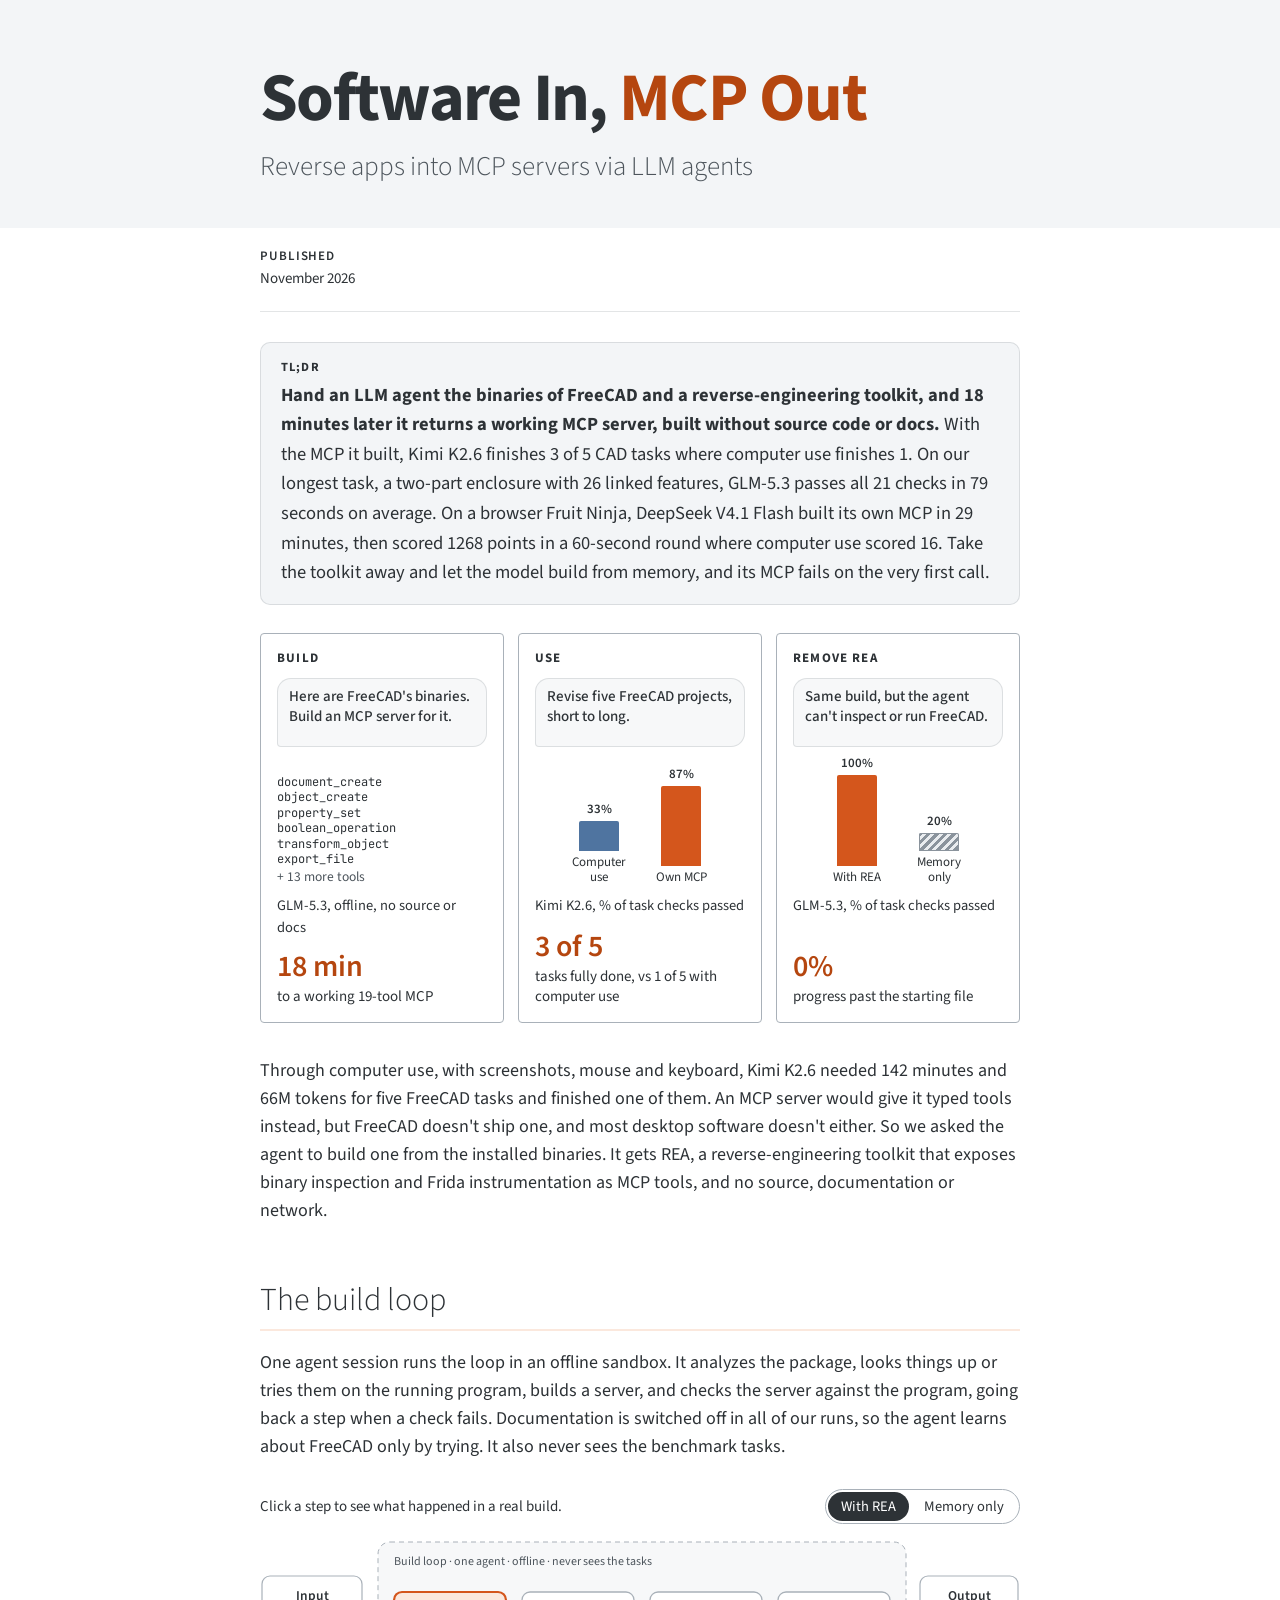
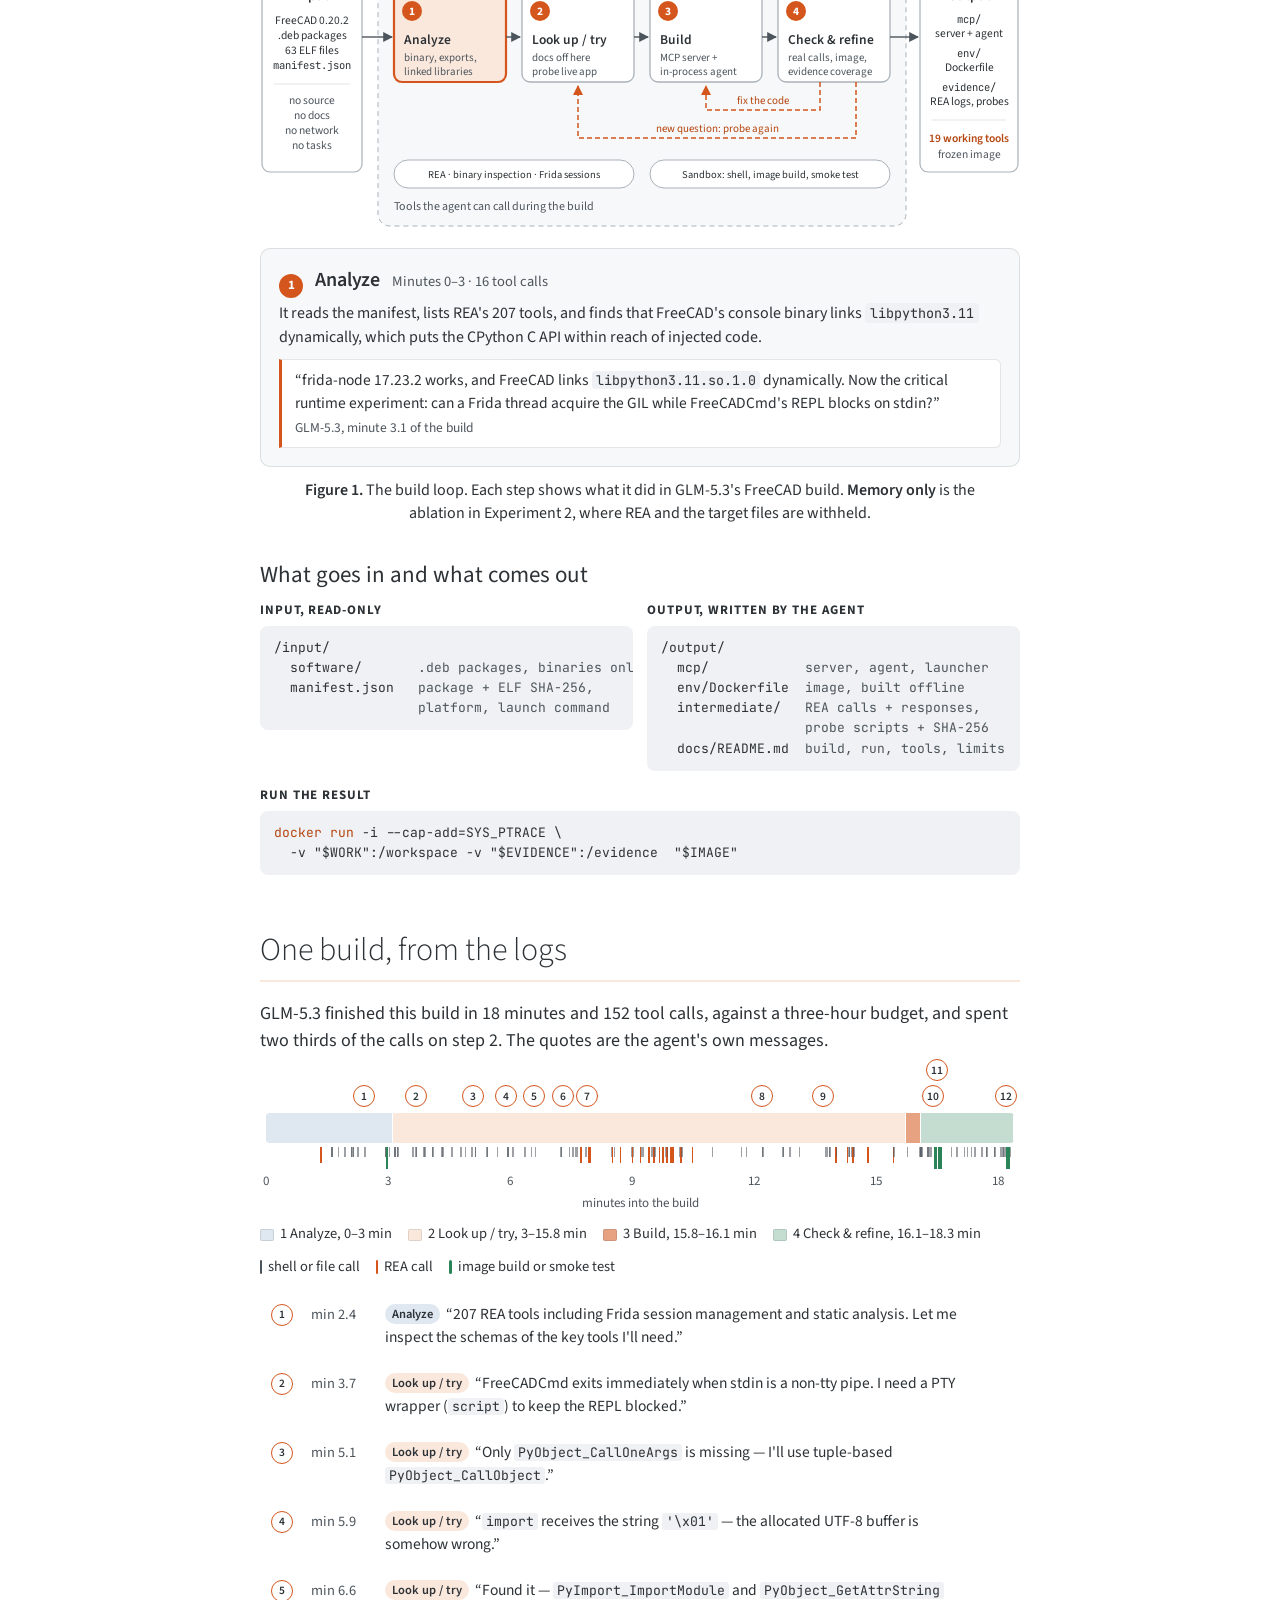
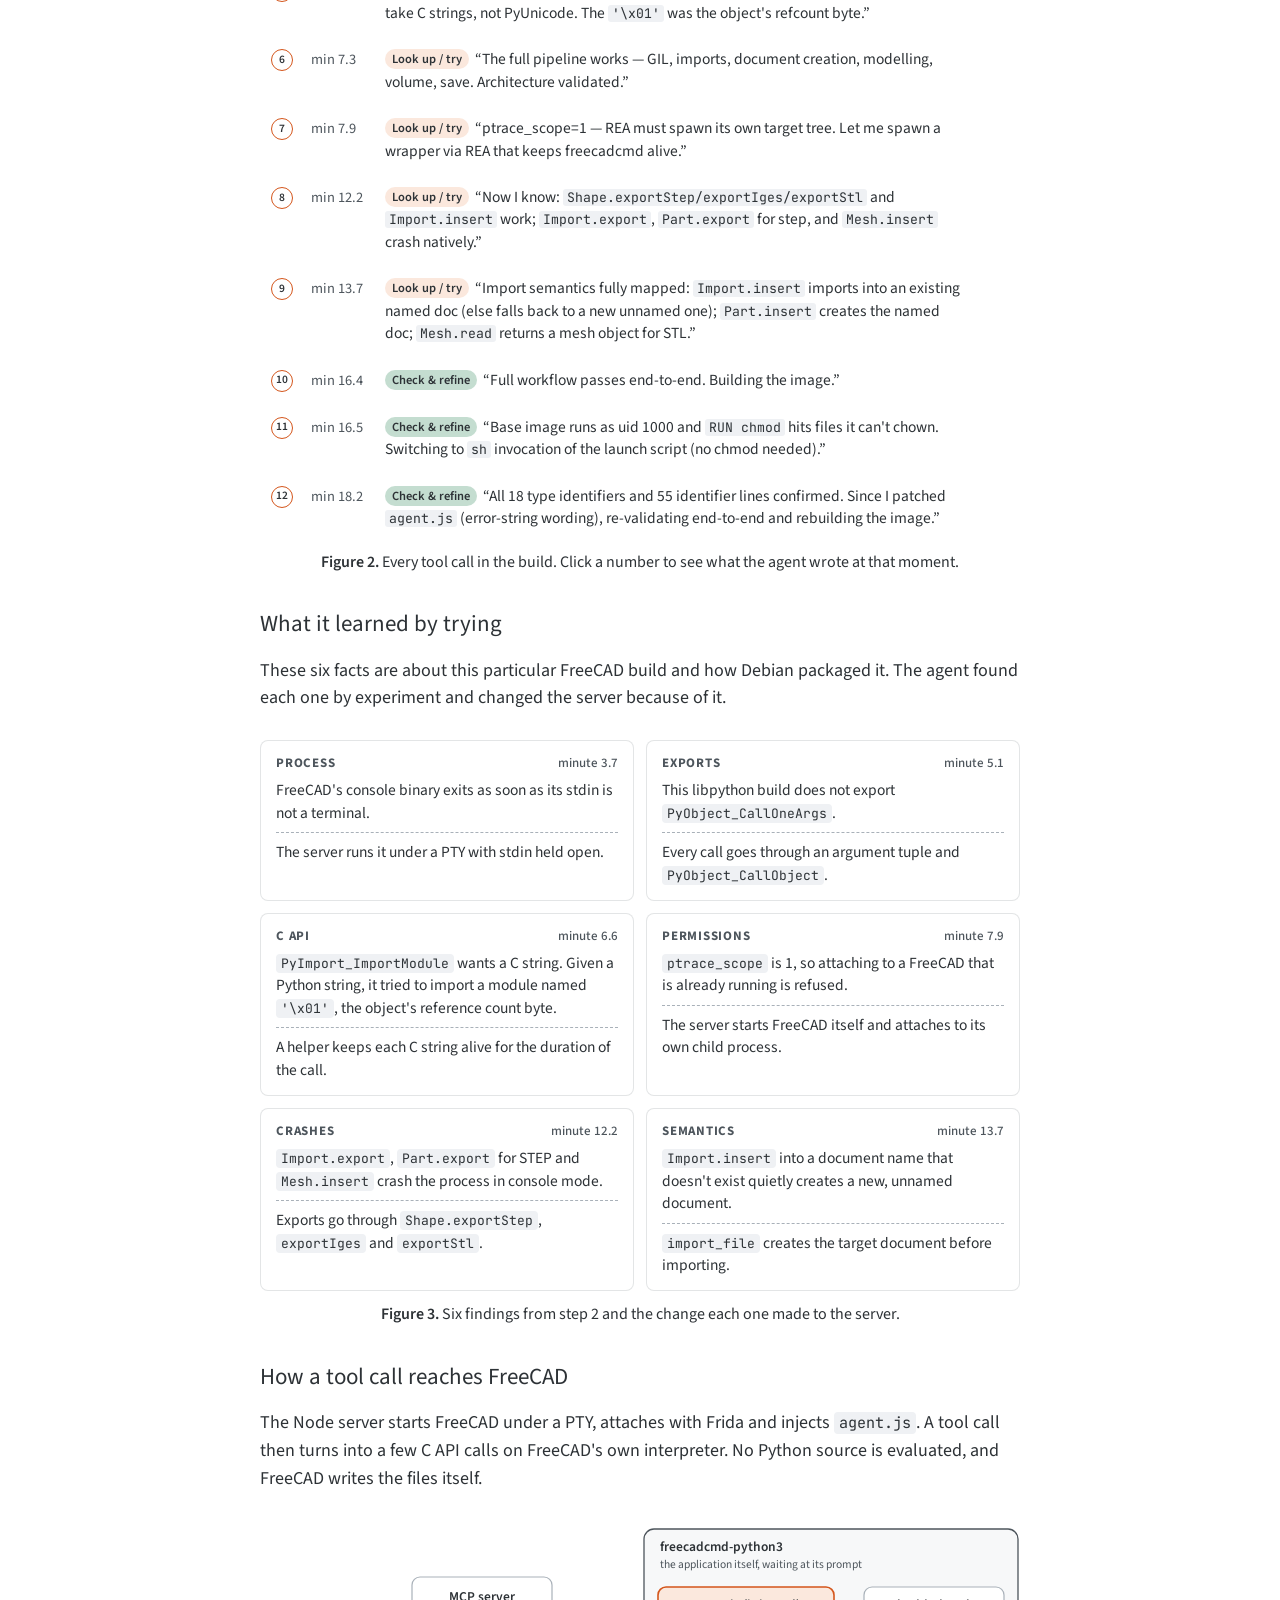
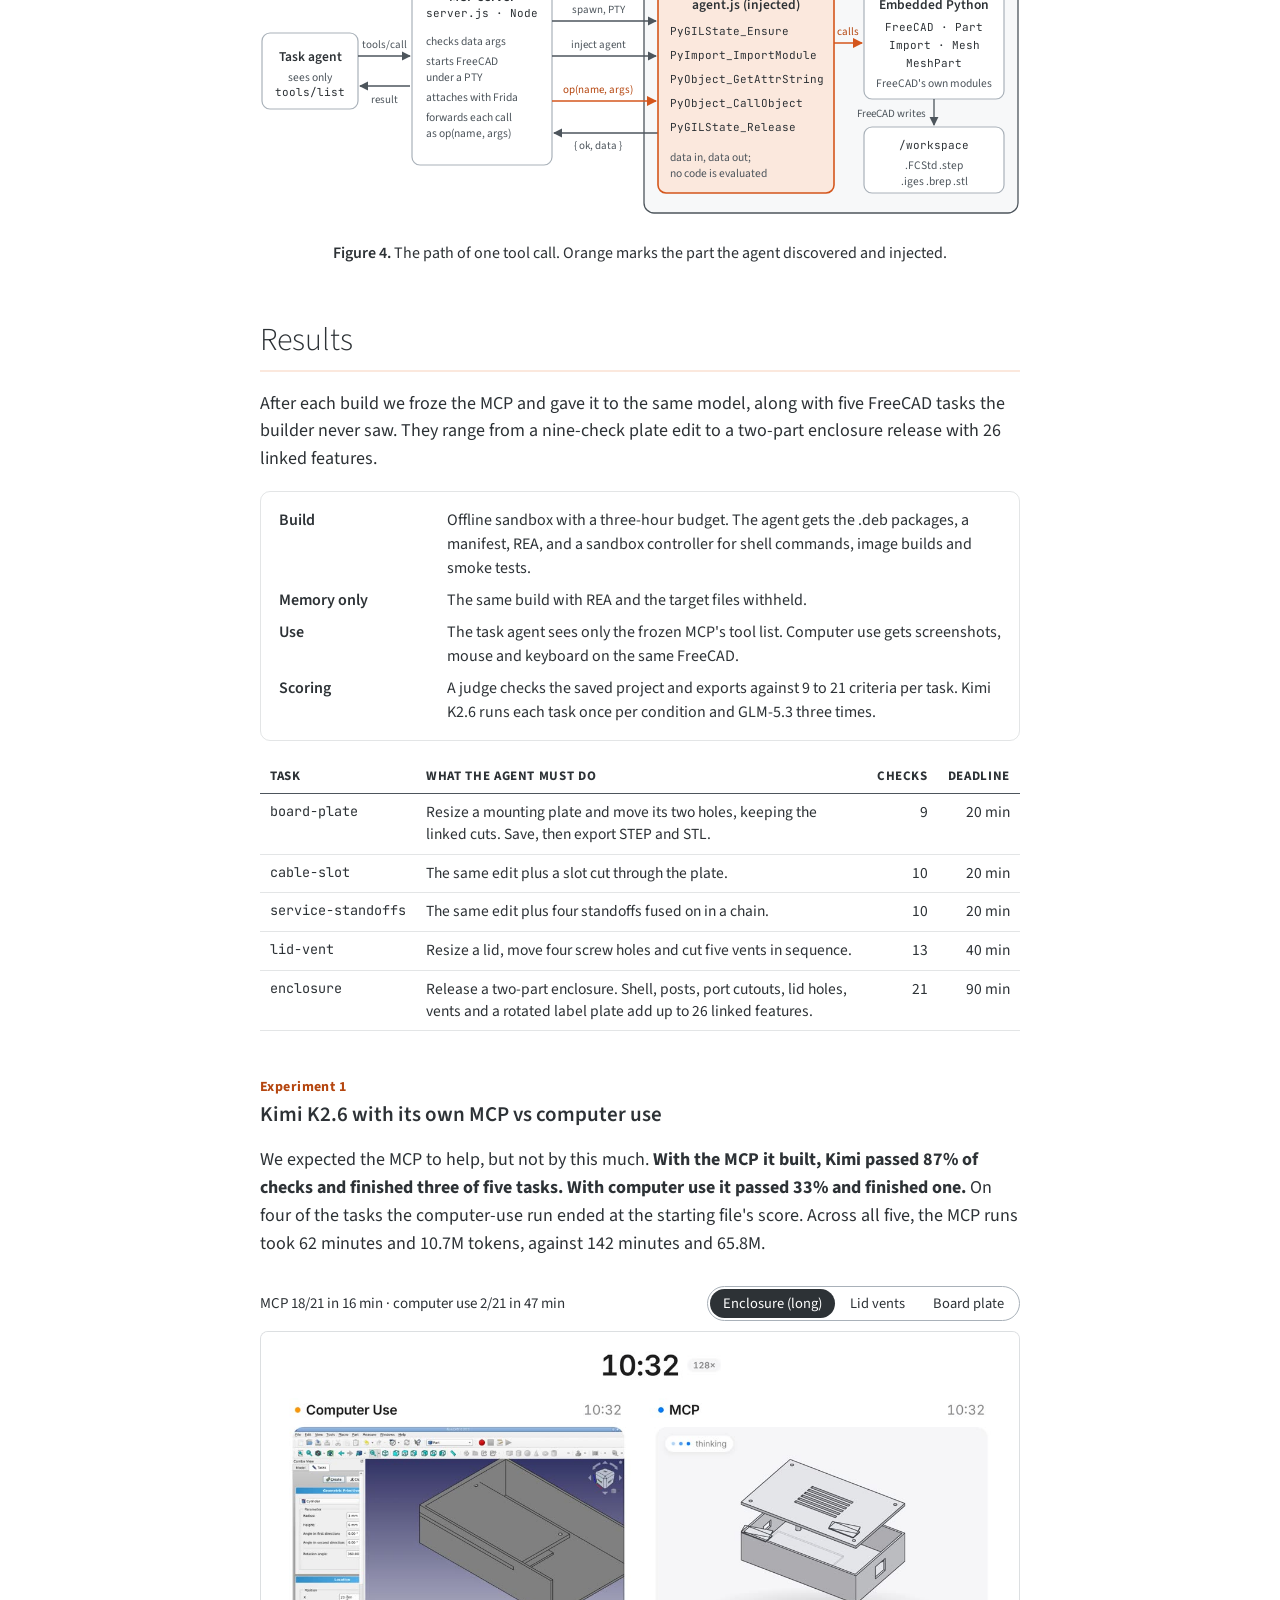
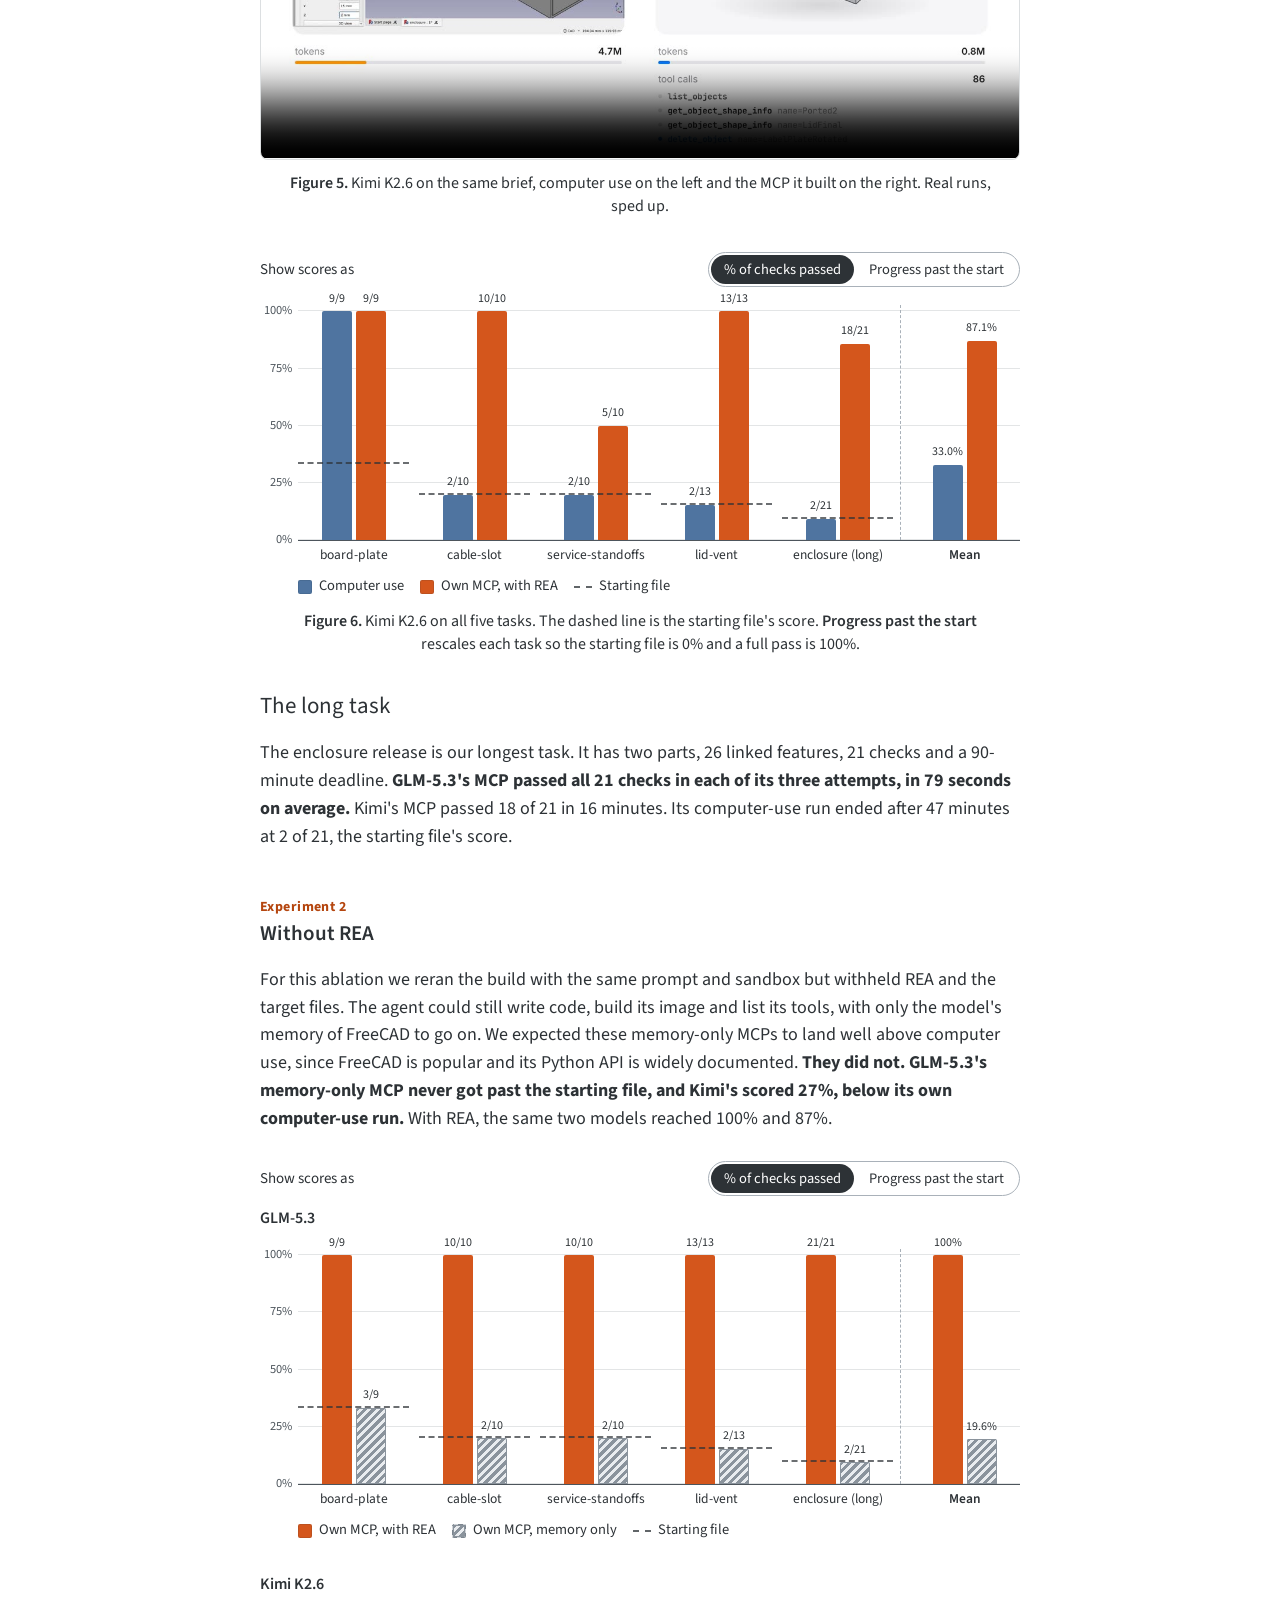
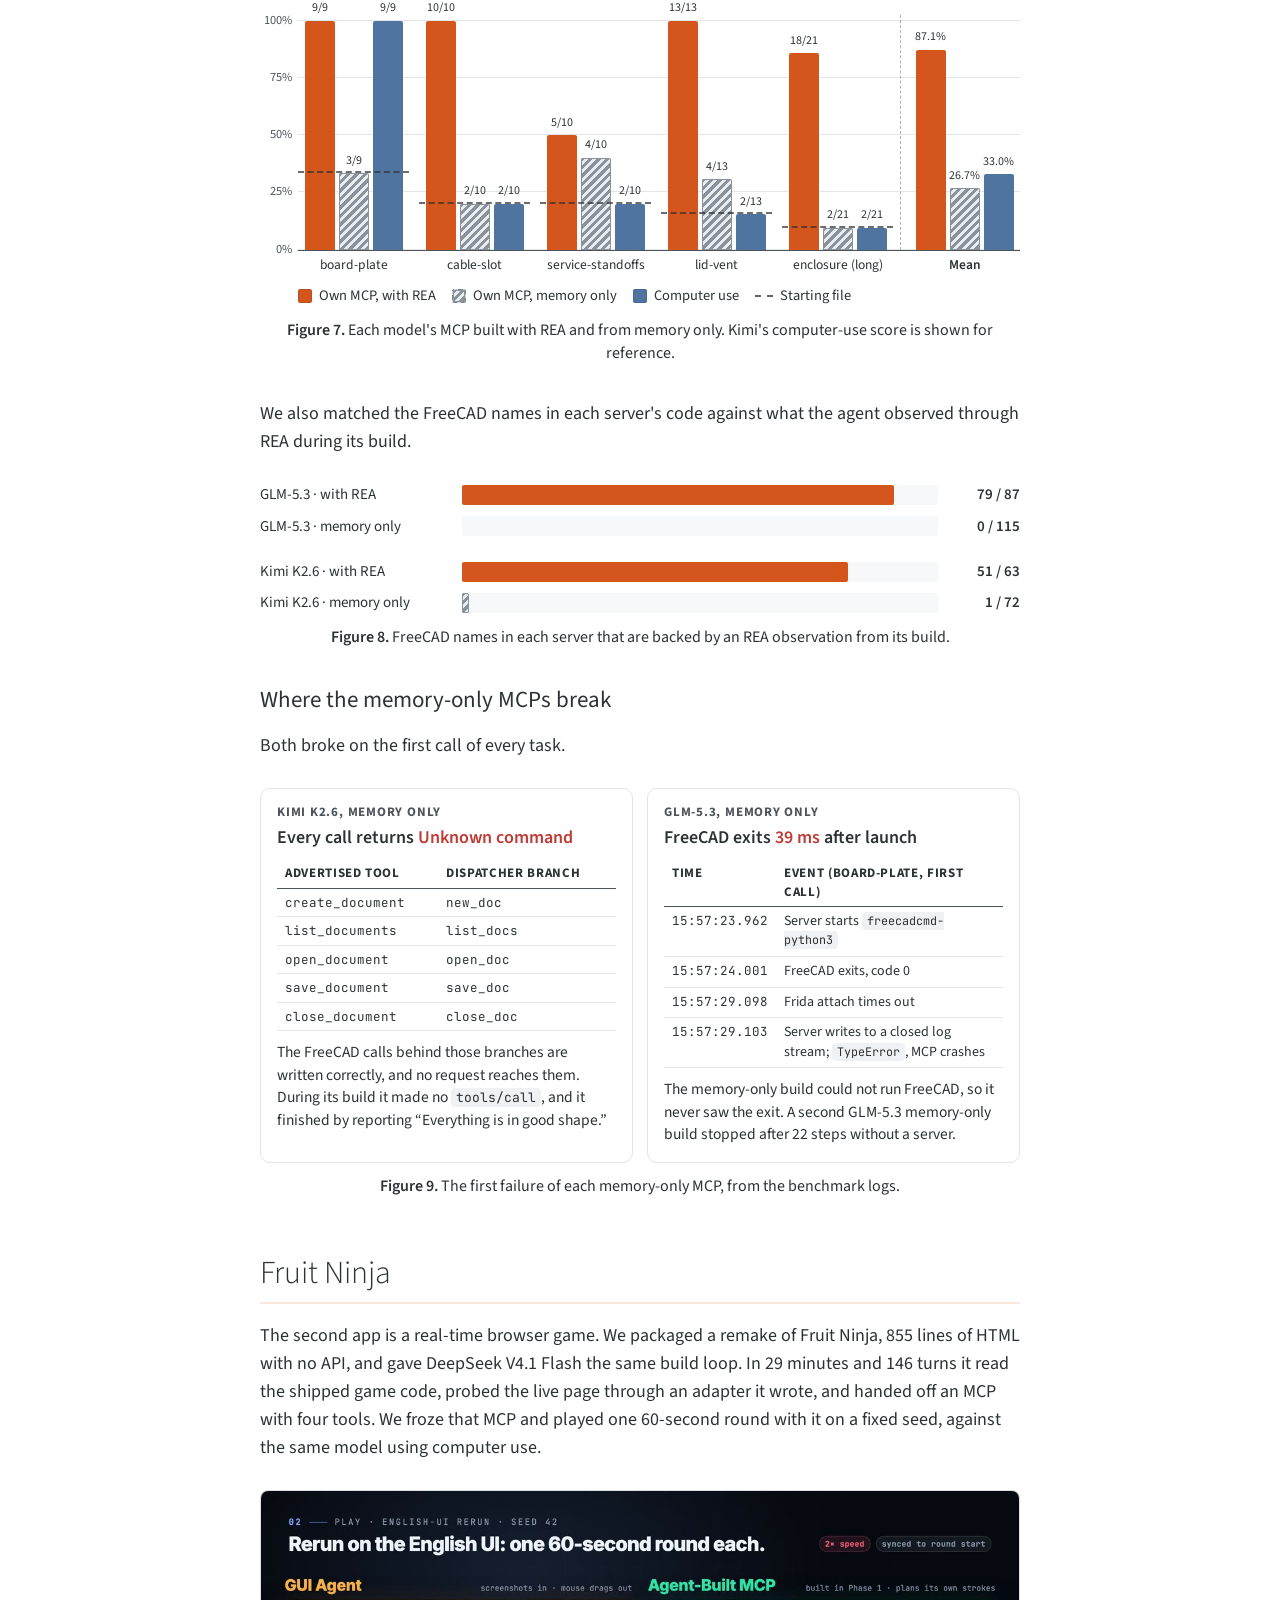
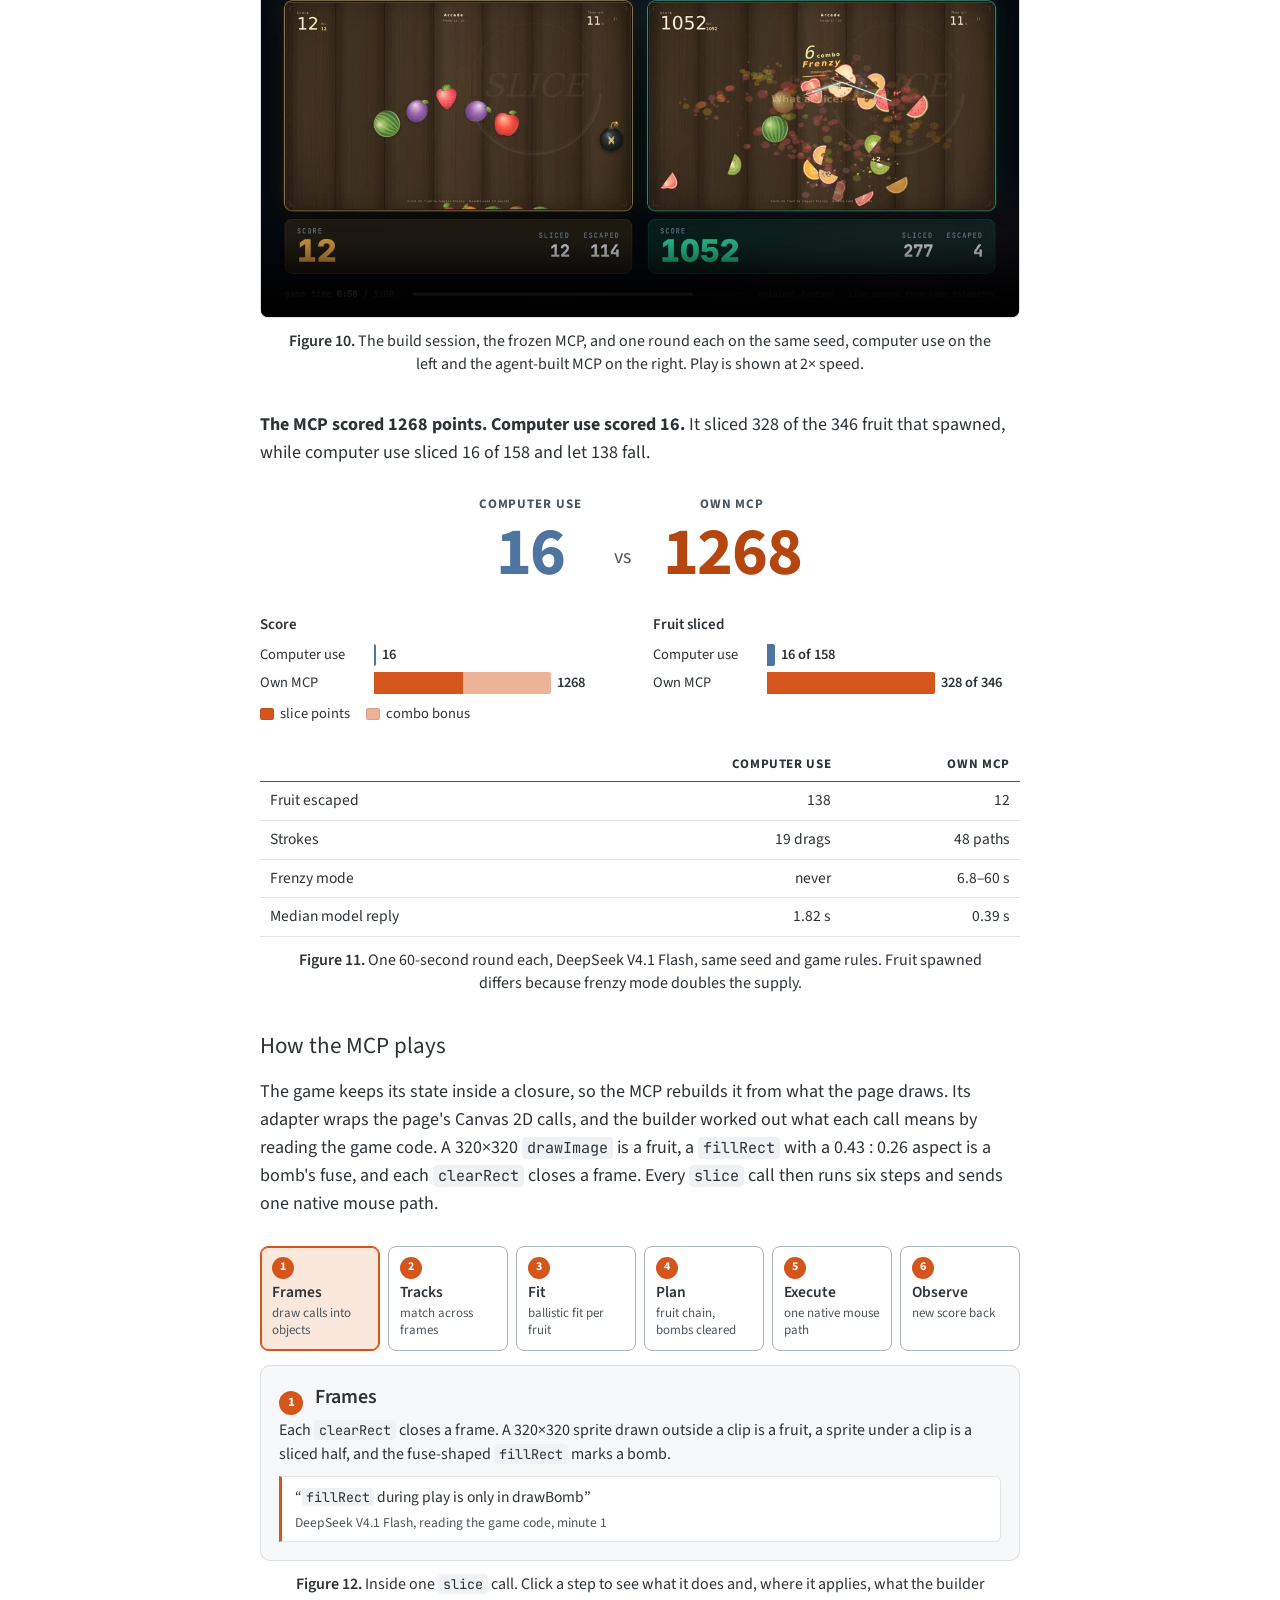
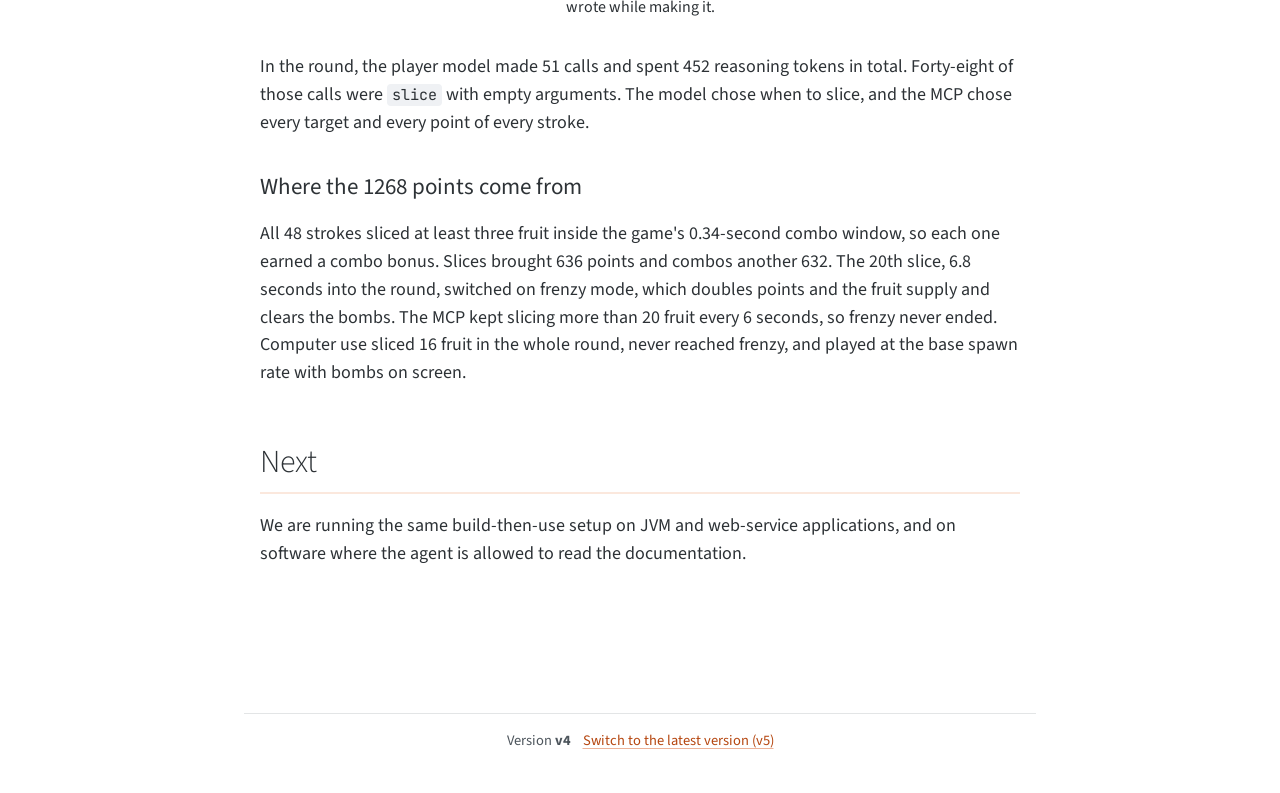
==== v4/index.html @ d3a48bfd "Rewrite the post as Blind Computer Use and add version switching Make the rewrite the default page (" ====
<!DOCTYPE html>
<html lang="en">
<head>
  <meta charset="UTF-8">
  <meta name="viewport" content="width=device-width, initial-scale=1, viewport-fit=cover">
  <title>Software In, MCP Out</title>
  <meta name="description" content="Given only FreeCAD's binaries and a reverse-engineering toolkit, LLM agents build their own MCP server for it. With it they beat computer use; without reverse engineering the MCPs fail.">
  <meta property="og:type" content="article">
  <meta property="og:title" content="Software In, MCP Out: Reverse apps into MCP servers via LLM agents">
  <meta property="og:description" content="Given only FreeCAD's binaries and a reverse-engineering toolkit, LLM agents build their own MCP server for it. With it they beat computer use; without reverse engineering the MCPs fail.">
  <meta property="og:image" content="https://kaoru0822-kitauji.github.io/software-in-mcp-out/media/enclosure.jpg">
  <link rel="preconnect" href="https://fonts.googleapis.com">
<link rel="preconnect" href="https://fonts.gstatic.com" crossorigin>
<link rel="stylesheet" href="https://fonts.googleapis.com/css2?family=JetBrains+Mono:wght@400;600&family=Source+Sans+3:ital,wght@0,300..700;1,300..700&display=swap">
  <link rel="stylesheet" href="css/style.css">
</head>
<body>
<header>
  <div class="band">
    <div class="col">
      <h1><span class="nw">Software In,</span> <span class="hl nw">MCP Out</span></h1>
      <p class="subtitle">Reverse apps into MCP servers via LLM agents</p>
    </div>
  </div>
  <div class="col">
    <div class="byline">
      <div><h3>Published</h3><p>November 2026</p></div>
    </div>
  </div>
</header>

<article class="col">

  <div class="tldr">
    <b>TL;DR</b>
    <p><b>Hand an LLM agent the binaries of FreeCAD and a reverse-engineering toolkit, and 18 minutes later it returns a working MCP server, built without source code or docs.</b> With the MCP it built, Kimi K2.6 finishes 3 of 5 CAD tasks where computer use finishes 1. On our longest task, a two-part enclosure with 26 linked features, GLM-5.3 passes all 21 checks in 79 seconds on average. On a browser Fruit Ninja, DeepSeek V4.1 Flash built its own MCP in 29 minutes, then scored 1268 points in a 60-second round where computer use scored 16. Take the toolkit away and let the model build from memory, and its MCP fails on the very first call.</p>
  </div>

  <figure class="teaser-fig" aria-label="Three results: build, use, remove REA">
    <div class="teaser">
      <div class="tz">
        <div class="tz-step">Build</div>
        <div class="tz-task">Here are FreeCAD's binaries. Build an MCP server for it.</div>
        <div class="tz-vis tz-tools" aria-label="Some of the tool names the agent chose">
          <span>document_create</span><span>object_create</span><span>property_set</span><span>boolean_operation</span><span>transform_object</span><span>export_file</span>
          <span class="more">+ 13 more tools</span>
        </div>
        <div class="tz-who">GLM-5.3, offline, no source or docs</div>
        <div class="tz-out"><span class="tz-big">18 min</span><span class="tz-note">to a working 19-tool MCP</span></div>
      </div>
      <div class="tz">
        <div class="tz-step">Use</div>
        <div class="tz-task">Revise five FreeCAD projects, short to long.</div>
        <div class="tz-vis" role="img" aria-label="Kimi K2.6 passes 33 percent of checks with computer use and 87 percent with its own MCP">
          <div class="tz-col"><div class="tz-bar s-gui" style="height:30.4px"><span>33%</span></div><div class="tz-bl">Computer use</div></div>
          <div class="tz-col"><div class="tz-bar s-rea" style="height:80.1px"><span>87%</span></div><div class="tz-bl">Own MCP</div></div>
        </div>
        <div class="tz-who">Kimi K2.6, % of task checks passed</div>
        <div class="tz-out"><span class="tz-big">3 of 5</span><span class="tz-note">tasks fully done, vs 1 of 5 with computer use</span></div>
      </div>
      <div class="tz">
        <div class="tz-step">Remove REA</div>
        <div class="tz-task">Same build, but the agent can't inspect or run FreeCAD.</div>
        <div class="tz-vis" role="img" aria-label="GLM-5.3 passes 100 percent of checks with REA and 20 percent, the starting file's score, from memory only">
          <div class="tz-col"><div class="tz-bar s-rea" style="height:92px"><span>100%</span></div><div class="tz-bl">With REA</div></div>
          <div class="tz-col"><div class="tz-bar s-mem" style="height:18.1px"><span>20%</span></div><div class="tz-bl">Memory only</div></div>
        </div>
        <div class="tz-who">GLM-5.3, % of task checks passed</div>
        <div class="tz-out"><span class="tz-big">0%</span><span class="tz-note">progress past the starting file</span></div>
      </div>
    </div>
  </figure>

  <p>Through computer use, with screenshots, mouse and keyboard, Kimi K2.6 needed 142 minutes and 66M tokens for five FreeCAD tasks and finished one of them. An MCP server would give it typed tools instead, but FreeCAD doesn't ship one, and most desktop software doesn't either. So we asked the agent to build one from the installed binaries. It gets REA, a reverse-engineering toolkit that exposes binary inspection and Frida instrumentation as MCP tools, and no source, documentation or network.</p>

  <!-- ===================================================== -->
  <h2 id="pipeline">The build loop</h2>
  <p>One agent session runs the loop in an offline sandbox. It analyzes the package, looks things up or tries them on the running program, builds a server, and checks the server against the program, going back a step when a check fails. Documentation is switched off in all of our runs, so the agent learns about FreeCAD only by trying. It also never sees the benchmark tasks.</p>

  <figure class="pipe" id="fig-pipe">
    <div class="fig-tools">
      <span>Click a step to see what happened in a real build.</span>
      <div class="seg" role="group" aria-label="Condition">
        <button type="button" id="pipe-mode-rea" aria-pressed="true" data-mode="rea">With REA</button>
        <button type="button" id="pipe-mode-mem" aria-pressed="false" data-mode="mem">Memory only</button>
      </div>
    </div>

    <svg class="pipe-svg pipe-wide" viewBox="0 0 760 300" role="img" aria-label="The build loop: input package, then analyze, look up or try, build, check and refine, with feedback from checking back to building and probing, and an MCP server as output.">
      <defs>
        <marker id="pw-a" viewBox="0 0 10 10" refX="9" refY="5" markerWidth="7" markerHeight="7" orient="auto-start-reverse"><path class="mk" d="M0 0 L10 5 L0 10 z"/></marker>
        <marker id="pw-b" viewBox="0 0 10 10" refX="9" refY="5" markerWidth="7" markerHeight="7" orient="auto-start-reverse"><path class="mk-acc" d="M0 0 L10 5 L0 10 z"/></marker>
      </defs>
      <g class="io">
        <rect x="2" y="42" width="100" height="196" rx="8"/>
        <text x="52" y="66" text-anchor="middle" class="t-h">Input</text>
        <text x="52" y="90" text-anchor="middle">FreeCAD 0.20.2</text>
        <text x="52" y="105" text-anchor="middle">.deb packages</text>
        <text x="52" y="120" text-anchor="middle">63 ELF files</text>
        <text x="52" y="135" text-anchor="middle" class="t-mono">manifest.json</text>
        <line x1="14" x2="90" y1="150" y2="150"/>
        <text x="52" y="170" text-anchor="middle" class="t-neg">no source</text>
        <text x="52" y="185" text-anchor="middle" class="t-neg">no docs</text>
        <text x="52" y="200" text-anchor="middle" class="t-neg">no network</text>
        <text x="52" y="215" text-anchor="middle" class="t-neg">no tasks</text>
      </g>
      <rect class="loop" x="118" y="8" width="528" height="284" rx="12"/>
      <text x="134" y="31" class="t-cap">Build loop · one agent · offline · never sees the tasks</text>

      <g class="stage off" data-stage="1" tabindex="0" role="button" aria-label="Step 1, Analyze">
        <rect x="134" y="58" width="112" height="90" rx="8"/>
        <circle class="badge" cx="152" cy="77" r="10"/><text class="badge-t" x="152" y="81" text-anchor="middle">1</text>
        <text class="t-st" x="144" y="110">Analyze</text>
        <text class="t-sub m-rea" x="144" y="127">binary, exports,</text>
        <text class="t-sub m-rea" x="144" y="141">linked libraries</text>
        <text class="t-sub m-mem" x="144" y="127">nothing to</text>
        <text class="t-sub m-mem" x="144" y="141">inspect</text>
      </g>
      <g class="stage off" data-stage="2" tabindex="0" role="button" aria-label="Step 2, Look up or try">
        <rect x="262" y="58" width="112" height="90" rx="8"/>
        <circle class="badge" cx="280" cy="77" r="10"/><text class="badge-t" x="280" y="81" text-anchor="middle">2</text>
        <text class="t-st" x="272" y="110">Look up / try</text>
        <text class="t-sub m-rea" x="272" y="127">docs off here</text>
        <text class="t-sub m-rea" x="272" y="141">probe live app</text>
        <text class="t-sub m-mem" x="272" y="127">app can't run,</text>
        <text class="t-sub m-mem" x="272" y="141">memory only</text>
      </g>
      <g class="stage" data-stage="3" tabindex="0" role="button" aria-label="Step 3, Build">
        <rect x="390" y="58" width="112" height="90" rx="8"/>
        <circle class="badge" cx="408" cy="77" r="10"/><text class="badge-t" x="408" y="81" text-anchor="middle">3</text>
        <text class="t-st" x="400" y="110">Build</text>
        <text class="t-sub m-rea" x="400" y="127">MCP server +</text>
        <text class="t-sub m-rea" x="400" y="141">in-process agent</text>
        <text class="t-sub m-mem" x="400" y="127">written from</text>
        <text class="t-sub m-mem" x="400" y="141">memory</text>
      </g>
      <g class="stage" data-stage="4" tabindex="0" role="button" aria-label="Step 4, Check and refine">
        <rect x="518" y="58" width="112" height="90" rx="8"/>
        <circle class="badge" cx="536" cy="77" r="10"/><text class="badge-t" x="536" y="81" text-anchor="middle">4</text>
        <text class="t-st" x="528" y="110">Check &amp; refine</text>
        <text class="t-sub m-rea" x="528" y="127">real calls, image,</text>
        <text class="t-sub m-rea" x="528" y="141">evidence coverage</text>
        <text class="t-sub m-mem" x="528" y="127">build image,</text>
        <text class="t-sub m-mem" x="528" y="141">list tools only</text>
      </g>

      <line class="flow" x1="102" y1="103" x2="132" y2="103" marker-end="url(#pw-a)"/>
      <line class="flow" x1="246" y1="103" x2="260" y2="103" marker-end="url(#pw-a)"/>
      <line class="flow" x1="374" y1="103" x2="388" y2="103" marker-end="url(#pw-a)"/>
      <line class="flow" x1="502" y1="103" x2="516" y2="103" marker-end="url(#pw-a)"/>
      <line class="flow" x1="630" y1="103" x2="658" y2="103" marker-end="url(#pw-a)"/>

      <path class="fb" d="M560 148 V176 H446 V152" marker-end="url(#pw-b)"/>
      <text class="t-fb" x="503" y="170" text-anchor="middle">fix the code</text>
      <path class="fb" d="M596 148 V204 H318 V152" marker-end="url(#pw-b)"/>
      <text class="t-fb" x="457" y="198" text-anchor="middle">new question: probe again</text>

      <g class="rail off">
        <rect x="134" y="226" width="240" height="28" rx="14"/>
        <text class="m-rea" x="254" y="244" text-anchor="middle">REA · binary inspection · Frida sessions</text>
        <text class="m-mem" x="254" y="244" text-anchor="middle">REA withheld</text>
      </g>
      <g class="rail">
        <rect x="390" y="226" width="240" height="28" rx="14"/>
        <text x="510" y="244" text-anchor="middle">Sandbox: shell, image build, smoke test</text>
      </g>
      <text class="t-cap" x="134" y="276">Tools the agent can call during the build</text>

      <g class="io">
        <rect x="660" y="42" width="98" height="196" rx="8"/>
        <text x="709" y="66" text-anchor="middle" class="t-h">Output</text>
        <text x="709" y="89" text-anchor="middle" class="t-mono">mcp/</text>
        <text x="709" y="103" text-anchor="middle">server + agent</text>
        <text x="709" y="123" text-anchor="middle" class="t-mono">env/</text>
        <text x="709" y="137" text-anchor="middle">Dockerfile</text>
        <text x="709" y="157" text-anchor="middle" class="t-mono">evidence/</text>
        <text x="709" y="171" text-anchor="middle">REA logs, probes</text>
        <line x1="672" x2="746" y1="186" y2="186"/>
        <text x="709" y="208" text-anchor="middle" class="t-strong m-rea">19 working tools</text>
        <text x="709" y="208" text-anchor="middle" class="t-strong m-mem">fails on call 1</text>
        <text x="709" y="224" text-anchor="middle" class="t-neg">frozen image</text>
      </g>
    </svg>

    <svg class="pipe-svg pipe-tall" viewBox="0 0 360 700" role="img" aria-label="The build loop, top to bottom: input package, analyze, look up or try, build, check and refine, then the MCP server as output.">
      <defs>
        <marker id="pt-a" viewBox="0 0 10 10" refX="9" refY="5" markerWidth="7" markerHeight="7" orient="auto-start-reverse"><path class="mk" d="M0 0 L10 5 L0 10 z"/></marker>
        <marker id="pt-b" viewBox="0 0 10 10" refX="9" refY="5" markerWidth="7" markerHeight="7" orient="auto-start-reverse"><path class="mk-acc" d="M0 0 L10 5 L0 10 z"/></marker>
      </defs>
      <g class="io">
        <rect x="8" y="4" width="344" height="76" rx="8"/>
        <text x="180" y="26" text-anchor="middle" class="t-h">Input</text>
        <text x="180" y="47" text-anchor="middle">FreeCAD 0.20.2 · .deb packages · 63 ELF files</text>
        <text x="180" y="66" text-anchor="middle" class="t-neg">no source · no docs · no network · no tasks</text>
      </g>
      <line class="flow" x1="140" y1="80" x2="140" y2="102" marker-end="url(#pt-a)"/>
      <rect class="loop" x="8" y="104" width="344" height="474" rx="12"/>
      <text x="22" y="127" class="t-cap">Build loop · offline · never sees the tasks</text>

      <g class="stage off" data-stage="1" tabindex="0" role="button" aria-label="Step 1, Analyze">
        <rect x="24" y="142" width="232" height="70" rx="8"/>
        <circle class="badge" cx="44" cy="162" r="10"/><text class="badge-t" x="44" y="166" text-anchor="middle">1</text>
        <text class="t-st" x="62" y="167">Analyze</text>
        <text class="t-sub m-rea" x="62" y="188">binary, exports, linked libraries</text>
        <text class="t-sub m-mem" x="62" y="188">nothing to inspect</text>
      </g>
      <g class="stage off" data-stage="2" tabindex="0" role="button" aria-label="Step 2, Look up or try">
        <rect x="24" y="238" width="232" height="70" rx="8"/>
        <circle class="badge" cx="44" cy="258" r="10"/><text class="badge-t" x="44" y="262" text-anchor="middle">2</text>
        <text class="t-st" x="62" y="263">Look up / try</text>
        <text class="t-sub m-rea" x="62" y="284">docs off here · probe the live app</text>
        <text class="t-sub m-mem" x="62" y="284">app can't run · memory only</text>
      </g>
      <g class="stage" data-stage="3" tabindex="0" role="button" aria-label="Step 3, Build">
        <rect x="24" y="334" width="232" height="70" rx="8"/>
        <circle class="badge" cx="44" cy="354" r="10"/><text class="badge-t" x="44" y="358" text-anchor="middle">3</text>
        <text class="t-st" x="62" y="359">Build</text>
        <text class="t-sub m-rea" x="62" y="380">MCP server + in-process agent</text>
        <text class="t-sub m-mem" x="62" y="380">written from memory</text>
      </g>
      <g class="stage" data-stage="4" tabindex="0" role="button" aria-label="Step 4, Check and refine">
        <rect x="24" y="430" width="232" height="70" rx="8"/>
        <circle class="badge" cx="44" cy="450" r="10"/><text class="badge-t" x="44" y="454" text-anchor="middle">4</text>
        <text class="t-st" x="62" y="455">Check &amp; refine</text>
        <text class="t-sub m-rea" x="62" y="476">real calls, image, evidence coverage</text>
        <text class="t-sub m-mem" x="62" y="476">build image, list tools only</text>
      </g>
      <line class="flow" x1="140" y1="212" x2="140" y2="236" marker-end="url(#pt-a)"/>
      <line class="flow" x1="140" y1="308" x2="140" y2="332" marker-end="url(#pt-a)"/>
      <line class="flow" x1="140" y1="404" x2="140" y2="428" marker-end="url(#pt-a)"/>

      <path class="fb" d="M256 458 H290 V369 H260" marker-end="url(#pt-b)"/>
      <text class="t-fb" x="296" y="420">fix</text>
      <path class="fb" d="M256 478 H330 V273 H260" marker-end="url(#pt-b)"/>
      <text class="t-fb" x="0" y="0" transform="translate(344 380) rotate(-90)" text-anchor="middle">probe again</text>

      <g class="rail off">
        <rect x="24" y="520" width="154" height="28" rx="14"/>
        <text class="m-rea" x="101" y="538" text-anchor="middle">REA · Frida sessions</text>
        <text class="m-mem" x="101" y="538" text-anchor="middle">REA withheld</text>
      </g>
      <g class="rail">
        <rect x="186" y="520" width="150" height="28" rx="14"/>
        <text x="261" y="538" text-anchor="middle">Sandbox · image build</text>
      </g>
      <text class="t-cap" x="24" y="567">Tools the agent can call</text>

      <line class="flow" x1="140" y1="578" x2="140" y2="600" marker-end="url(#pt-a)"/>
      <g class="io">
        <rect x="8" y="602" width="344" height="92" rx="8"/>
        <text x="180" y="624" text-anchor="middle" class="t-h">Output</text>
        <text x="180" y="645" text-anchor="middle">mcp/ server + agent · env/Dockerfile · evidence/</text>
        <text x="180" y="672" text-anchor="middle" class="t-strong m-rea">19 working tools, frozen as an image</text>
        <text x="180" y="672" text-anchor="middle" class="t-strong m-mem">fails on the first call</text>
      </g>
    </svg>

    <div class="stage-detail" id="stage-detail" aria-live="polite"></div>
    <figcaption><b>Figure 1.</b> The build loop. Each step shows what it did in GLM-5.3's FreeCAD build. <b>Memory only</b> is the ablation in Experiment 2, where REA and the target files are withheld.</figcaption>
  </figure>

  <h3>What goes in and what comes out</h3>
  <div class="contract">
    <div>
      <h4>Input, read-only</h4>
<pre>/input/
  software/       <span class="c">.deb packages, binaries only</span>
  manifest.json   <span class="c">package + ELF SHA-256,</span>
                  <span class="c">platform, launch command</span></pre>
    </div>
    <div>
      <h4>Output, written by the agent</h4>
<pre>/output/
  mcp/            <span class="c">server, agent, launcher</span>
  env/Dockerfile  <span class="c">image, built offline</span>
  intermediate/   <span class="c">REA calls + responses,</span>
                  <span class="c">probe scripts + SHA-256</span>
  docs/README.md  <span class="c">build, run, tools, limits</span></pre>
    </div>
  </div>
  <div class="run">
    <h4>Run the result</h4>
<pre><span class="k">docker run</span> -i --cap-add=SYS_PTRACE \
  -v "$WORK":/workspace -v "$EVIDENCE":/evidence  "$IMAGE"</pre>
  </div>

  <!-- ===================================================== -->
  <h2 id="build">One build, from the logs</h2>
  <p>GLM-5.3 finished this build in 18 minutes and 152 tool calls, against a three-hour budget, and spent two thirds of the calls on step 2. The quotes are the agent's own messages.</p>

  <figure class="tl" id="fig-tl">
    <div class="tl-area">
      <div class="tl-marks" id="tl-marks"></div>
      <div class="tl-track" id="tl-track" role="img" aria-label="Timeline of the 18-minute build: analyze until minute 3, look up and try until minute 15.8, build until 16.1, check and refine until 18.3."></div>
      <div class="tl-ticks" id="tl-ticks" aria-hidden="true"></div>
      <div class="tl-axis" id="tl-axis" aria-hidden="true"></div>
      <p class="tl-unit">minutes into the build</p>
    </div>
    <div class="tl-legend">
      <span><i class="sw st-1"></i>1 Analyze, 0–3 min</span>
      <span><i class="sw st-2"></i>2 Look up / try, 3–15.8 min</span>
      <span><i class="sw st-3"></i>3 Build, 15.8–16.1 min</span>
      <span><i class="sw st-4"></i>4 Check &amp; refine, 16.1–18.3 min</span>
    </div>
    <div class="tl-legend">
      <span><i class="sw sw-tick" style="background:var(--fg-2)"></i>shell or file call</span>
      <span><i class="sw sw-tick" style="background:var(--accent)"></i>REA call</span>
      <span><i class="sw sw-tick" style="background:var(--ok);width:3px"></i>image build or smoke test</span>
    </div>
    <ol class="tl-list" id="tl-list"></ol>
    <figcaption><b>Figure 2.</b> Every tool call in the build. Click a number to see what the agent wrote at that moment.</figcaption>
  </figure>

  <h3>What it learned by trying</h3>
  <p>These six facts are about this particular FreeCAD build and how Debian packaged it. The agent found each one by experiment and changed the server because of it.</p>

  <figure>
    <div class="cards">
      <div class="card">
        <div class="card-top"><span>Process</span><span>minute 3.7</span></div>
        <p>FreeCAD's console binary exits as soon as its stdin is not a terminal.</p>
        <p class="arrow">The server runs it under a PTY with stdin held open.</p>
      </div>
      <div class="card">
        <div class="card-top"><span>Exports</span><span>minute 5.1</span></div>
        <p>This libpython build does not export <code>PyObject_CallOneArgs</code>.</p>
        <p class="arrow">Every call goes through an argument tuple and <code>PyObject_CallObject</code>.</p>
      </div>
      <div class="card">
        <div class="card-top"><span>C API</span><span>minute 6.6</span></div>
        <p><code>PyImport_ImportModule</code> wants a C string. Given a Python string, it tried to import a module named <code>'\x01'</code>, the object's reference count byte.</p>
        <p class="arrow">A helper keeps each C string alive for the duration of the call.</p>
      </div>
      <div class="card">
        <div class="card-top"><span>Permissions</span><span>minute 7.9</span></div>
        <p><code>ptrace_scope</code> is 1, so attaching to a FreeCAD that is already running is refused.</p>
        <p class="arrow">The server starts FreeCAD itself and attaches to its own child process.</p>
      </div>
      <div class="card">
        <div class="card-top"><span>Crashes</span><span>minute 12.2</span></div>
        <p><code>Import.export</code>, <code>Part.export</code> for STEP and <code>Mesh.insert</code> crash the process in console mode.</p>
        <p class="arrow">Exports go through <code>Shape.exportStep</code>, <code>exportIges</code> and <code>exportStl</code>.</p>
      </div>
      <div class="card">
        <div class="card-top"><span>Semantics</span><span>minute 13.7</span></div>
        <p><code>Import.insert</code> into a document name that doesn't exist quietly creates a new, unnamed document.</p>
        <p class="arrow"><code>import_file</code> creates the target document before importing.</p>
      </div>
    </div>
    <figcaption><b>Figure 3.</b> Six findings from step 2 and the change each one made to the server.</figcaption>
  </figure>

  <h3>How a tool call reaches FreeCAD</h3>
  <p>The Node server starts FreeCAD under a PTY, attaches with Frida and injects <code>agent.js</code>. A tool call then turns into a few C API calls on FreeCAD's own interpreter. No Python source is evaluated, and FreeCAD writes the files itself.</p>

  <figure>
    <div class="scroll-x">
      <svg class="mech" viewBox="0 0 760 300" role="img" aria-label="A task agent sends tools/call to the MCP server over stdio. The server has started FreeCAD under a PTY and attached Frida, and forwards each call to an agent script inside the FreeCAD process, which calls FreeCAD's Python modules through the C API. FreeCAD writes the project and export files.">
        <defs>
          <marker id="m-a" viewBox="0 0 10 10" refX="9" refY="5" markerWidth="7" markerHeight="7" orient="auto-start-reverse"><path class="mk" d="M0 0 L10 5 L0 10 z"/></marker>
          <marker id="m-b" viewBox="0 0 10 10" refX="9" refY="5" markerWidth="7" markerHeight="7" orient="auto-start-reverse"><path class="mk-acc" d="M0 0 L10 5 L0 10 z"/></marker>
        </defs>
        <rect class="box" x="2" y="112" width="96" height="76" rx="8"/>
        <text x="50" y="140" text-anchor="middle" class="t-h">Task agent</text>
        <text x="50" y="160" text-anchor="middle" class="t-sub">sees only</text>
        <text x="50" y="175" text-anchor="middle" class="t-mono">tools/list</text>

        <line class="flow" x1="98" y1="135" x2="150" y2="135" marker-end="url(#m-a)"/>
        <text x="124" y="127" text-anchor="middle" class="t-lab">tools/call</text>
        <line class="flow" x1="150" y1="165" x2="100" y2="165" marker-end="url(#m-a)"/>
        <text x="124" y="182" text-anchor="middle" class="t-lab">result</text>

        <rect class="box" x="152" y="56" width="140" height="188" rx="8"/>
        <text x="222" y="80" text-anchor="middle" class="t-h">MCP server</text>
        <text x="222" y="96" text-anchor="middle" class="t-mono">server.js · Node</text>
        <text x="166" y="124" class="t-sub">checks data args</text>
        <text x="166" y="144" class="t-sub">starts FreeCAD</text>
        <text x="166" y="160" class="t-sub">under a PTY</text>
        <text x="166" y="180" class="t-sub">attaches with Frida</text>
        <text x="166" y="200" class="t-sub">forwards each call</text>
        <text x="166" y="216" class="t-sub">as op(name, args)</text>

        <rect class="proc" x="384" y="8" width="374" height="284" rx="10"/>
        <text x="400" y="30" class="t-h">freecadcmd-python3</text>
        <text x="400" y="47" class="t-sub">the application itself, waiting at its prompt</text>

        <line class="flow" x1="292" y1="100" x2="396" y2="100" marker-end="url(#m-a)"/>
        <text x="338" y="92" text-anchor="middle" class="t-lab">spawn, PTY</text>
        <line class="flow" x1="292" y1="135" x2="396" y2="135" marker-end="url(#m-a)"/>
        <text x="338" y="127" text-anchor="middle" class="t-lab">inject agent</text>
        <line class="flow-acc" x1="292" y1="180" x2="396" y2="180" marker-end="url(#m-b)"/>
        <text x="338" y="172" text-anchor="middle" class="t-acc">op(name, args)</text>
        <line class="flow" x1="398" y1="212" x2="294" y2="212" marker-end="url(#m-a)"/>
        <text x="338" y="228" text-anchor="middle" class="t-lab">{ ok, data }</text>

        <rect class="inj" x="398" y="66" width="176" height="206" rx="8"/>
        <text x="486" y="88" text-anchor="middle" class="t-h">agent.js (injected)</text>
        <text x="410" y="114" class="t-mono">PyGILState_Ensure</text>
        <text x="410" y="138" class="t-mono">PyImport_ImportModule</text>
        <text x="410" y="162" class="t-mono">PyObject_GetAttrString</text>
        <text x="410" y="186" class="t-mono">PyObject_CallObject</text>
        <text x="410" y="210" class="t-mono">PyGILState_Release</text>
        <text x="410" y="240" class="t-sub">data in, data out;</text>
        <text x="410" y="256" class="t-sub">no code is evaluated</text>

        <rect class="box" x="604" y="66" width="140" height="112" rx="8"/>
        <text x="674" y="88" text-anchor="middle" class="t-h">Embedded Python</text>
        <text x="674" y="110" text-anchor="middle" class="t-mono">FreeCAD · Part</text>
        <text x="674" y="128" text-anchor="middle" class="t-mono">Import · Mesh</text>
        <text x="674" y="146" text-anchor="middle" class="t-mono">MeshPart</text>
        <text x="674" y="166" text-anchor="middle" class="t-sub">FreeCAD's own modules</text>

        <line class="flow-acc" x1="574" y1="122" x2="602" y2="122" marker-end="url(#m-b)"/>
        <text x="588" y="114" text-anchor="middle" class="t-acc">calls</text>

        <rect class="box" x="604" y="206" width="140" height="66" rx="8"/>
        <text x="674" y="228" text-anchor="middle" class="t-mono">/workspace</text>
        <text x="674" y="248" text-anchor="middle" class="t-sub">.FCStd .step</text>
        <text x="674" y="264" text-anchor="middle" class="t-sub">.iges .brep .stl</text>
        <line class="flow" x1="674" y1="178" x2="674" y2="204" marker-end="url(#m-a)"/>
        <text x="666" y="196" text-anchor="end" class="t-lab">FreeCAD writes</text>
      </svg>
    </div>
    <figcaption><b>Figure 4.</b> The path of one tool call. Orange marks the part the agent discovered and injected.</figcaption>
  </figure>

  <!-- ===================================================== -->
  <h2 id="results">Results</h2>
  <p>After each build we froze the MCP and gave it to the same model, along with five FreeCAD tasks the builder never saw. They range from a nine-check plate edit to a two-part enclosure release with 26 linked features.</p>

  <dl class="setup">
    <dt>Build</dt><dd>Offline sandbox with a three-hour budget. The agent gets the .deb packages, a manifest, REA, and a sandbox controller for shell commands, image builds and smoke tests.</dd>
    <dt>Memory only</dt><dd>The same build with REA and the target files withheld.</dd>
    <dt>Use</dt><dd>The task agent sees only the frozen MCP's tool list. Computer use gets screenshots, mouse and keyboard on the same FreeCAD.</dd>
    <dt>Scoring</dt><dd>A judge checks the saved project and exports against 9 to 21 criteria per task. Kimi K2.6 runs each task once per condition and GLM-5.3 three times.</dd>
  </dl>

  <div class="table-wrap">
    <table>
      <thead><tr><th>Task</th><th>What the agent must do</th><th class="num">Checks</th><th class="num">Deadline</th></tr></thead>
      <tbody>
        <tr><td class="task">board-plate</td><td>Resize a mounting plate and move its two holes, keeping the linked cuts. Save, then export STEP and STL.</td><td class="num">9</td><td class="num">20 min</td></tr>
        <tr><td class="task">cable-slot</td><td>The same edit plus a slot cut through the plate.</td><td class="num">10</td><td class="num">20 min</td></tr>
        <tr><td class="task">service-standoffs</td><td>The same edit plus four standoffs fused on in a chain.</td><td class="num">10</td><td class="num">20 min</td></tr>
        <tr><td class="task">lid-vent</td><td>Resize a lid, move four screw holes and cut five vents in sequence.</td><td class="num">13</td><td class="num">40 min</td></tr>
        <tr><td class="task">enclosure</td><td>Release a two-part enclosure. Shell, posts, port cutouts, lid holes, vents and a rotated label plate add up to 26 linked features.</td><td class="num">21</td><td class="num">90 min</td></tr>
      </tbody>
    </table>
  </div>

  <div class="exp-head"><span class="exp-num">Experiment 1</span><h3>Kimi K2.6 with its own MCP vs computer use</h3></div>
  <p>We expected the MCP to help, but not by this much. <b>With the MCP it built, Kimi passed 87% of checks and finished three of five tasks. With computer use it passed 33% and finished one.</b> On four of the tasks the computer-use run ended at the starting file's score. Across all five, the MCP runs took 62 minutes and 10.7M tokens, against 142 minutes and 65.8M.</p>

  <figure id="fig-video">
    <div class="fig-tools">
      <span class="vid-stat" id="vid-stat">MCP 18/21 in 16 min · computer use 2/21 in 47 min</span>
      <div class="seg" role="group" aria-label="Task">
        <button type="button" id="vid-enclosure" data-vid="enclosure" aria-pressed="true">Enclosure (long)</button>
        <button type="button" id="vid-lid" data-vid="lid" aria-pressed="false">Lid vents</button>
        <button type="button" id="vid-plate" data-vid="plate" aria-pressed="false">Board plate</button>
      </div>
    </div>
    <div class="vid-wrap">
      <video id="vid" controls playsinline preload="metadata" poster="../media/enclosure.jpg" src="../media/enclosure.mp4" aria-label="Kimi K2.6 on the enclosure task, computer use on the left and its own MCP on the right"></video>
    </div>
    <figcaption><b>Figure 5.</b> Kimi K2.6 on the same brief, computer use on the left and the MCP it built on the right. Real runs, sped up.</figcaption>
  </figure>

  <figure id="fig-exp1">
    <div class="fig-tools">
      <span>Show scores as</span>
      <div class="seg" role="group" aria-label="Score scale">
        <button type="button" id="mode1-raw" data-score="raw" aria-pressed="true">% of checks passed</button>
        <button type="button" id="mode1-prog" data-score="prog" aria-pressed="false">Progress past the start</button>
      </div>
    </div>
    <div class="bc" id="chart-exp1"></div>
    <figcaption><b>Figure 6.</b> Kimi K2.6 on all five tasks. The dashed line is the starting file's score. <b>Progress past the start</b> rescales each task so the starting file is 0% and a full pass is 100%.</figcaption>
  </figure>

  <h3>The long task</h3>
  <p>The enclosure release is our longest task. It has two parts, 26 linked features, 21 checks and a 90-minute deadline. <b>GLM-5.3's MCP passed all 21 checks in each of its three attempts, in 79 seconds on average.</b> Kimi's MCP passed 18 of 21 in 16 minutes. Its computer-use run ended after 47 minutes at 2 of 21, the starting file's score.</p>

  <div class="exp-head"><span class="exp-num">Experiment 2</span><h3>Without REA</h3></div>
  <p>For this ablation we reran the build with the same prompt and sandbox but withheld REA and the target files. The agent could still write code, build its image and list its tools, with only the model's memory of FreeCAD to go on. We expected these memory-only MCPs to land well above computer use, since FreeCAD is popular and its Python API is widely documented. <b>They did not. GLM-5.3's memory-only MCP never got past the starting file, and Kimi's scored 27%, below its own computer-use run.</b> With REA, the same two models reached 100% and 87%.</p>

  <figure id="fig-exp2">
    <div class="fig-tools">
      <span>Show scores as</span>
      <div class="seg" role="group" aria-label="Score scale">
        <button type="button" id="mode2-raw" data-score="raw" aria-pressed="true">% of checks passed</button>
        <button type="button" id="mode2-prog" data-score="prog" aria-pressed="false">Progress past the start</button>
      </div>
    </div>
    <div class="chart-pair">
      <div class="bc" id="chart-glm"></div>
      <div class="bc dense" id="chart-kimi"></div>
    </div>
    <figcaption><b>Figure 7.</b> Each model's MCP built with REA and from memory only. Kimi's computer-use score is shown for reference.</figcaption>
  </figure>

  <p>We also matched the FreeCAD names in each server's code against what the agent observed through REA during its build.</p>

  <figure>
    <div class="prov" role="img" aria-label="Share of FreeCAD names backed by REA observations: GLM-5.3 with REA 79 of 87; GLM-5.3 memory only 0 of 115; Kimi K2.6 with REA 51 of 63; Kimi K2.6 memory only 1 of 72.">
      <span class="lab">GLM-5.3 · with REA</span><div class="hb-track"><div class="hb-fill s-rea" style="width:90.8%"></div></div><span class="pv">79 / 87</span>
      <span class="lab">GLM-5.3 · memory only</span><div class="hb-track"><div class="hb-fill s-mem" style="width:0%"></div></div><span class="pv">0 / 115</span>
      <div class="prov-gap"></div>
      <span class="lab">Kimi K2.6 · with REA</span><div class="hb-track"><div class="hb-fill s-rea" style="width:81%"></div></div><span class="pv">51 / 63</span>
      <span class="lab">Kimi K2.6 · memory only</span><div class="hb-track"><div class="hb-fill s-mem" style="width:1.4%"></div></div><span class="pv">1 / 72</span>
    </div>
    <figcaption><b>Figure 8.</b> FreeCAD names in each server that are backed by an REA observation from its build.</figcaption>
  </figure>

  <h3>Where the memory-only MCPs break</h3>
  <p>Both broke on the first call of every task.</p>

  <figure>
    <div class="fails">
      <div class="fail">
        <h4>Kimi K2.6, memory only</h4>
        <p class="head">Every call returns <span class="bad">Unknown command</span></p>
        <table>
          <thead><tr><th>Advertised tool</th><th>Dispatcher branch</th></tr></thead>
          <tbody>
            <tr><td class="m">create_document</td><td class="m">new_doc</td></tr>
            <tr><td class="m">list_documents</td><td class="m">list_docs</td></tr>
            <tr><td class="m">open_document</td><td class="m">open_doc</td></tr>
            <tr><td class="m">save_document</td><td class="m">save_doc</td></tr>
            <tr><td class="m">close_document</td><td class="m">close_doc</td></tr>
          </tbody>
        </table>
        <p>The FreeCAD calls behind those branches are written correctly, and no request reaches them. During its build it made no <code>tools/call</code>, and it finished by reporting “Everything is in good shape.”</p>
      </div>
      <div class="fail">
        <h4>GLM-5.3, memory only</h4>
        <p class="head">FreeCAD exits <span class="bad">39 ms</span> after launch</p>
        <table>
          <thead><tr><th>Time</th><th>Event (board-plate, first call)</th></tr></thead>
          <tbody>
            <tr><td class="t">15:57:23.962</td><td>Server starts <code>freecadcmd-python3</code></td></tr>
            <tr><td class="t">15:57:24.001</td><td>FreeCAD exits, code 0</td></tr>
            <tr><td class="t">15:57:29.098</td><td>Frida attach times out</td></tr>
            <tr><td class="t">15:57:29.103</td><td>Server writes to a closed log stream; <code>TypeError</code>, MCP crashes</td></tr>
          </tbody>
        </table>
        <p>The memory-only build could not run FreeCAD, so it never saw the exit. A second GLM-5.3 memory-only build stopped after 22 steps without a server.</p>
      </div>
    </div>
    <figcaption><b>Figure 9.</b> The first failure of each memory-only MCP, from the benchmark logs.</figcaption>
  </figure>

  <!-- ===================================================== -->
  <h2 id="fruit-ninja">Fruit Ninja</h2>
  <p>The second app is a real-time browser game. We packaged a remake of Fruit Ninja, 855 lines of HTML with no API, and gave DeepSeek V4.1 Flash the same build loop. In 29 minutes and 146 turns it read the shipped game code, probed the live page through an adapter it wrote, and handed off an MCP with four tools. We froze that MCP and played one 60-second round with it on a fixed seed, against the same model using computer use.</p>

  <figure id="fig-fn-video">
    <div class="vid-wrap">
      <video controls playsinline preload="metadata" poster="../media/fruit-ninja.jpg" src="../media/fruit-ninja.mp4" aria-label="Fruit Ninja showcase: DeepSeek builds its MCP, then one round with computer use on the left and the agent-built MCP on the right"></video>
    </div>
    <figcaption><b>Figure 10.</b> The build session, the frozen MCP, and one round each on the same seed, computer use on the left and the agent-built MCP on the right. Play is shown at 2× speed.</figcaption>
  </figure>

  <p><b>The MCP scored 1268 points. Computer use scored 16.</b> It sliced 328 of the 346 fruit that spawned, while computer use sliced 16 of 158 and let 138 fall.</p>

  <figure id="fig-fn-score">
    <div class="duel" role="img" aria-label="Final score: computer use 16, agent-built MCP 1268">
      <div class="duel-side"><span class="duel-lab">Computer use</span><span class="duel-num gui">16</span></div>
      <span class="duel-vs">vs</span>
      <div class="duel-side"><span class="duel-lab">Own MCP</span><span class="duel-num rea">1268</span></div>
    </div>
    <div class="cost fn-bars">
      <div>
        <h4>Score</h4>
        <div class="hb">
          <span>Computer use</span><div class="hb-track"><div class="hb-fill s-gui" style="width:0.9%"></div><span class="hb-v" style="left:0.9%">16</span></div>
          <span>Own MCP</span><div class="hb-track stack"><div class="hb-fill s-rea" style="width:35.1%;border-radius:0"></div><div class="hb-fill s-rea-2" style="width:34.9%"></div><span class="hb-v" style="left:70%">1268</span></div>
        </div>
        <div class="tl-legend fn-legend">
          <span><i class="sw s-rea"></i>slice points</span>
          <span><i class="sw s-rea-2"></i>combo bonus</span>
        </div>
      </div>
      <div>
        <h4>Fruit sliced</h4>
        <div class="hb">
          <span>Computer use</span><div class="hb-track"><div class="hb-fill s-gui" style="width:3.2%"></div><span class="hb-v" style="left:3.2%">16 of 158</span></div>
          <span>Own MCP</span><div class="hb-track"><div class="hb-fill s-rea" style="width:66.4%"></div><span class="hb-v" style="left:66.4%">328 of 346</span></div>
        </div>
      </div>
    </div>
    <div class="table-wrap fn-table">
      <table>
        <thead><tr><th></th><th class="num">Computer use</th><th class="num">Own MCP</th></tr></thead>
        <tbody>
          <tr><td>Fruit escaped</td><td class="num">138</td><td class="num">12</td></tr>
          <tr><td>Strokes</td><td class="num">19 drags</td><td class="num">48 paths</td></tr>
          <tr><td>Frenzy mode</td><td class="num">never</td><td class="num">6.8–60 s</td></tr>
          <tr><td>Median model reply</td><td class="num">1.82 s</td><td class="num">0.39 s</td></tr>
        </tbody>
      </table>
    </div>
    <figcaption><b>Figure 11.</b> One 60-second round each, DeepSeek V4.1 Flash, same seed and game rules. Fruit spawned differs because frenzy mode doubles the supply.</figcaption>
  </figure>

  <h3>How the MCP plays</h3>
  <p>The game keeps its state inside a closure, so the MCP rebuilds it from what the page draws. Its adapter wraps the page's Canvas 2D calls, and the builder worked out what each call means by reading the game code. A 320×320 <code>drawImage</code> is a fruit, a <code>fillRect</code> with a 0.43 : 0.26 aspect is a bomb's fuse, and each <code>clearRect</code> closes a frame. Every <code>slice</code> call then runs six steps and sends one native mouse path.</p>

  <figure id="fig-fn-pipe">
    <div class="fn-steps" role="group" aria-label="Steps inside one slice call">
      <button type="button" class="fn-step" data-fn="1" aria-pressed="true"><span class="sd-num">1</span><b>Frames</b><small>draw calls into objects</small></button>
      <button type="button" class="fn-step" data-fn="2" aria-pressed="false"><span class="sd-num">2</span><b>Tracks</b><small>match across frames</small></button>
      <button type="button" class="fn-step" data-fn="3" aria-pressed="false"><span class="sd-num">3</span><b>Fit</b><small>ballistic fit per fruit</small></button>
      <button type="button" class="fn-step" data-fn="4" aria-pressed="false"><span class="sd-num">4</span><b>Plan</b><small>fruit chain, bombs cleared</small></button>
      <button type="button" class="fn-step" data-fn="5" aria-pressed="false"><span class="sd-num">5</span><b>Execute</b><small>one native mouse path</small></button>
      <button type="button" class="fn-step" data-fn="6" aria-pressed="false"><span class="sd-num">6</span><b>Observe</b><small>new score back</small></button>
    </div>
    <div class="stage-detail" id="fn-detail" aria-live="polite"></div>
    <figcaption><b>Figure 12.</b> Inside one <code>slice</code> call. Click a step to see what it does and, where it applies, what the builder wrote while making it.</figcaption>
  </figure>

  <p>In the round, the player model made 51 calls and spent 452 reasoning tokens in total. Forty-eight of those calls were <code>slice</code> with empty arguments. The model chose when to slice, and the MCP chose every target and every point of every stroke.</p>

  <h3>Where the 1268 points come from</h3>
  <p>All 48 strokes sliced at least three fruit inside the game's 0.34-second combo window, so each one earned a combo bonus. Slices brought 636 points and combos another 632. The 20th slice, 6.8 seconds into the round, switched on frenzy mode, which doubles points and the fruit supply and clears the bombs. The MCP kept slicing more than 20 fruit every 6 seconds, so frenzy never ended. Computer use sliced 16 fruit in the whole round, never reached frenzy, and played at the base spawn rate with bombs on screen.</p>

  <!-- ===================================================== -->
  <h2 id="next">Next</h2>
  <p>We are running the same build-then-use setup on JVM and web-service applications, and on software where the agent is allowed to read the documentation.</p>
</article>

<nav class="versions col" id="versions" aria-label="Versions"><span>Version <b>v4</b></span><a href="../">Switch to the latest version (v5)</a></nav>

<script src="js/pipeline.js"></script>
<script src="js/timeline.js"></script>
<script src="js/video.js"></script>
<script src="js/charts.js"></script>
<script src="js/fruit.js"></script>
</body>
</html>
---- v4/css/style.css ----
/* Layout: one 760px reading column (Distill-style), a tinted title band, figures inside the column. */
:root {
  --bg: #ffffff;
  --fg: #2d3236;
  --fg-2: #4d555c;
  --band: #f3f5f7;
  --panel: #f7f8f9;
  --line: #a9b1b9;
  --rule: rgba(30, 40, 50, 0.12);
  --code-bg: #eff1f4;
  --accent: #d4561c;        /* the MCP an agent built with REA */
  --accent-ink: #b5460f;
  --accent-soft: #fbe8dd;
  --on-accent: #ffffff;
  --gui: #4f74a0;           /* computer-use runs */
  --gui-soft: #dfe7f1;
  --mem: #8a939c;           /* memory-only runs (hatched) */
  --mem-soft: #e9ecef;
  --ok: #2b8457;
  --bad: #bf3a32;
  --sans: 'Source Sans 3', 'Segoe UI', Helvetica, Arial, sans-serif;
  --mono: 'JetBrains Mono', 'SFMono-Regular', Menlo, Consolas, monospace;
}
@media (prefers-color-scheme: dark) {
  :root:not([data-theme="light"]) {
    --bg: #14171a; --fg: #e3e6e9; --fg-2: #b4bbc2; --band: #1b1f23; --panel: #1a1e22;
    --line: #56606a; --rule: rgba(255, 255, 255, 0.12); --code-bg: #23282d;
    --accent: #ef8146; --accent-ink: #f39a66; --accent-soft: #3a2418; --on-accent: #1a0d06;
    --gui: #86a8d2; --gui-soft: #1f2a37; --mem: #7d8790; --mem-soft: #2a2f35;
    --ok: #5cc48d; --bad: #ec6a60;
    color-scheme: dark;
  }
}
:root[data-theme="dark"] {
  --bg: #14171a; --fg: #e3e6e9; --fg-2: #b4bbc2; --band: #1b1f23; --panel: #1a1e22;
  --line: #56606a; --rule: rgba(255, 255, 255, 0.12); --code-bg: #23282d;
  --accent: #ef8146; --accent-ink: #f39a66; --accent-soft: #3a2418; --on-accent: #1a0d06;
  --gui: #86a8d2; --gui-soft: #1f2a37; --mem: #7d8790; --mem-soft: #2a2f35;
  --ok: #5cc48d; --bad: #ec6a60;
  color-scheme: dark;
}

* { box-sizing: border-box; }
html { -webkit-text-size-adjust: 100%; }
img { max-width: 100%; }
[hidden] { display: none !important; }
body {
  margin: 0;
  background: var(--bg);
  color: var(--fg);
  font-family: var(--sans);
  font-size: 17px;
  line-height: 1.55;
  -webkit-font-smoothing: antialiased;
}
@media (min-width: 1024px) { body { font-size: 18px; } }

.col {
  max-width: 792px;
  margin: 0 auto;
  padding-left: max(16px, env(safe-area-inset-left, 0px));
  padding-right: max(16px, env(safe-area-inset-right, 0px));
}

a { color: var(--accent-ink); text-decoration: underline 1px; text-underline-offset: 3px; text-decoration-color: color-mix(in srgb, var(--accent) 45%, transparent); }
a:hover { color: var(--accent); }
code, .mono { font-family: var(--mono); }
p code, li code, td code, .card code, figcaption code {
  font-size: 0.84em;
  padding: 1px 5px;
  background: var(--code-bg);
  border-radius: 4px;
  overflow-wrap: anywhere;
}
:focus-visible { outline: 2px solid var(--accent); outline-offset: 2px; }

/* ---------- Title band ---------- */
.band { background: var(--band); padding-block: 64px 44px; }
h1 {
  margin: 0;
  font-size: 68px;
  font-weight: 700;
  line-height: 1.02;
  letter-spacing: -0.025em;
  text-wrap: balance;
}
h1 .hl { color: var(--accent-ink); }
h1 .nw { white-space: nowrap; }
.subtitle { margin: 16px 0 0; font-size: 27px; font-weight: 300; line-height: 1.3; color: var(--fg-2); text-wrap: balance; }
@media (max-width: 600px) { .band { padding-block: 44px 32px; } h1 { font-size: 46px; } .subtitle { font-size: 21px; } }
.byline {
  display: grid;
  grid-template-columns: minmax(0, 1fr);
  gap: 8px;
  padding-block: 20px;
  border-bottom: 1px solid var(--rule);
  font-size: 15px;
  line-height: 1.6;
}
.byline h3 { margin: 0 0 2px; font-size: 13px; font-weight: 600; letter-spacing: 0.07em; text-transform: uppercase; }
.byline p { margin: 0; }

/* ---------- Article text ---------- */
article { padding-block: 26px 80px; }
article > p, article li { max-width: 46em; }
h2 {
  margin: 56px 0 16px;
  padding-bottom: 10px;
  font-size: 32px;
  font-weight: 300;
  line-height: 1.2;
  border-bottom: 2px solid var(--accent-soft);
  text-wrap: balance;
}
@media (max-width: 600px) { h2 { font-size: 27px; } }
h3 { margin: 36px 0 10px; font-size: 23px; font-weight: 400; line-height: 1.25; text-wrap: balance; }
.exp-head { margin: 46px 0 12px; }
.exp-num { display: block; font-size: 14px; font-weight: 700; letter-spacing: 0.03em; color: var(--accent-ink); }
.exp-head h3 { margin: 2px 0 0; font-size: 21px; font-weight: 600; line-height: 1.3; }

.tldr {
  margin: 4px 0 24px;
  padding: 14px 20px 16px;
  background: var(--band);
  border: 1px solid var(--rule);
  border-radius: 10px;
  font-size: 18.5px;
  line-height: 1.6;
}
.tldr > b:first-child { display: block; margin-bottom: 4px; font-size: 12.5px; letter-spacing: 0.09em; text-transform: uppercase; }
.tldr p { margin: 0 0 8px; }
.tldr p:last-child { margin-bottom: 0; }

.takeaway {
  margin: 22px 0 26px;
  padding: 14px 18px;
  border-left: 3px solid var(--accent);
  background: var(--accent-soft);
  border-radius: 0 8px 8px 0;
}
.takeaway p { margin: 0; }

figure { margin: 28px 0 34px; }
figcaption { max-width: 720px; margin: 12px auto 0; font-size: 16px; line-height: 1.45; text-align: center; }
figcaption b { font-weight: 600; }

/* ---------- Teaser ---------- */
.teaser { display: grid; grid-template-columns: repeat(3, minmax(0, 1fr)); gap: 14px; }
@media (max-width: 700px) { .teaser { grid-template-columns: 1fr; } }
.tz { display: flex; flex-direction: column; gap: 10px; padding: 14px 16px 16px; border: 1px solid var(--line); border-radius: 4px; min-width: 0; }
.tz-step { font-size: 13px; font-weight: 700; letter-spacing: 0.09em; text-transform: uppercase; }
.tz-task { min-height: 4.6em; padding: 8px 11px; font-size: 15px; font-weight: 500; line-height: 1.35; background: var(--panel); border: 1px solid var(--rule); border-radius: 14px 14px 14px 4px; }
.tz-vis { height: 128px; padding-top: 18px; display: flex; align-items: flex-end; justify-content: center; gap: 18px; }
.tz-tools { align-items: stretch; flex-direction: column; justify-content: center; gap: 0; font-family: var(--mono); font-size: 12px; line-height: 1.3; }
.tz-tools span { display: block; overflow: hidden; text-overflow: ellipsis; white-space: nowrap; }
.tz-tools .more { color: var(--fg-2); font-family: var(--sans); font-size: 13.5px; }
.tz-col { display: flex; flex-direction: column; align-items: center; gap: 4px; width: 64px; height: 100%; justify-content: flex-end; position: relative; }
.tz-bar { width: 40px; border-radius: 2px 2px 0 0; position: relative; }
.tz-bar span { position: absolute; bottom: 100%; left: 50%; transform: translateX(-50%); margin-bottom: 2px; font-size: 13px; font-weight: 600; font-variant-numeric: tabular-nums; }
.tz-bl { font-size: 13px; line-height: 1.15; text-align: center; }
.tz-start { position: absolute; left: -6px; right: -6px; border-top: 2px dashed var(--fg); opacity: 0.75; }
.tz-who { font-size: 14.5px; }
.tz-out { margin-top: auto; display: flex; align-items: baseline; flex-wrap: wrap; gap: 4px 8px; }
.tz-big { font-size: 30px; font-weight: 600; line-height: 1.1; color: var(--accent-ink); }
.tz-note { font-size: 15px; line-height: 1.3; }

/* ---------- Figure 1: the pipeline ---------- */
.seg { display: inline-flex; border: 1px solid var(--line); border-radius: 999px; padding: 2px; gap: 2px; background: var(--bg); flex-wrap: wrap; }
.seg button {
  font: inherit; font-size: 14.5px; line-height: 1.2;
  padding: 6px 13px; border: 0; border-radius: 999px; background: transparent; color: var(--fg); cursor: pointer;
}
.seg button[aria-pressed="true"] { background: var(--fg); color: var(--bg); }
.fig-tools { display: flex; flex-wrap: wrap; align-items: center; justify-content: space-between; gap: 8px 14px; margin-bottom: 10px; font-size: 15px; }

.pipe-svg { display: block; width: 100%; height: auto; color: var(--fg-2); font-family: var(--sans); }
.pipe-tall { display: none; max-width: 420px; margin: 0 auto; }
@media (max-width: 620px) { .pipe-wide { display: none; } .pipe-tall { display: block; } }
.pipe-svg text { fill: var(--fg); font-size: 11.5px; }
.pipe-svg .t-h { font-size: 13.5px; font-weight: 600; }
.pipe-svg .t-cap { fill: var(--fg-2); font-size: 12px; }
.pipe-svg .t-mono { font-family: var(--mono); font-size: 10.5px; }
.pipe-svg .t-neg { fill: var(--fg-2); }
.pipe-svg .t-strong { font-weight: 600; fill: var(--accent-ink); }
.pipe-svg .io rect { fill: var(--bg); stroke: var(--line); stroke-width: 1.2; }
.pipe-svg .io line { stroke: var(--rule); }
.pipe-svg .loop { fill: var(--panel); stroke: var(--line); stroke-dasharray: 5 4; }
.pipe-svg .stage { cursor: pointer; outline: none; }
.pipe-svg .stage rect { fill: var(--bg); stroke: var(--line); stroke-width: 1.3; transition: fill .15s, stroke .15s; }
.pipe-svg .stage:hover rect { stroke: var(--accent); }
.pipe-svg .stage.is-active rect { fill: var(--accent-soft); stroke: var(--accent); stroke-width: 2.2; }
.pipe-svg .stage:focus-visible rect { stroke: var(--accent); stroke-width: 3; stroke-dasharray: 6 3; }
.pipe-svg .badge { fill: var(--accent); }
.pipe-svg .badge-t { fill: var(--on-accent); font-size: 11.5px; font-weight: 700; }
.pipe-svg .t-st { font-size: 13.5px; font-weight: 600; }
.pipe-svg .t-sub { fill: var(--fg-2); font-size: 11px; }
.pipe-svg .flow { stroke: var(--fg-2); stroke-width: 1.4; fill: none; }
.pipe-svg .fb { stroke: var(--accent); stroke-width: 1.5; fill: none; stroke-dasharray: 5 3; }
.pipe-svg .t-fb { fill: var(--accent-ink); font-size: 11px; }
.pipe-svg .mk { fill: var(--fg-2); }
.pipe-svg .mk-acc { fill: var(--accent); }
.pipe-svg .rail rect { fill: var(--bg); stroke: var(--line); }
.pipe-svg .rail text { font-size: 10.5px; }
.pipe-svg .m-mem { display: none; }
.pipe.mem .pipe-svg .m-mem { display: inline; }
.pipe.mem .pipe-svg .m-rea { display: none; }
.pipe.mem .pipe-svg .off { opacity: 0.38; }
.pipe.mem .pipe-svg .off rect { stroke-dasharray: 4 3; }
.pipe.mem .pipe-svg .fb, .pipe.mem .pipe-svg .t-fb { opacity: 0.2; }

.stage-detail {
  margin-top: 14px;
  padding: 16px 18px 18px;
  background: var(--panel);
  border: 1px solid var(--rule);
  border-radius: 10px;
  font-size: 16px;
  line-height: 1.5;
}
.sd-head { display: flex; flex-wrap: wrap; align-items: baseline; gap: 4px 12px; margin-bottom: 6px; }
.sd-num { display: inline-grid; place-items: center; width: 24px; height: 24px; border-radius: 50%; background: var(--accent); color: var(--on-accent); font-size: 13px; font-weight: 700; transform: translateY(3px); }
.sd-title { font-size: 20px; font-weight: 600; }
.sd-when { font-size: 14.5px; color: var(--fg-2); font-variant-numeric: tabular-nums; }
.stage-detail p { margin: 6px 0; }
.stage-detail ul { margin: 6px 0 4px; padding-left: 20px; }
.stage-detail li { margin: 3px 0; }
.sd-label { margin-top: 12px !important; font-size: 13px; font-weight: 700; letter-spacing: 0.07em; text-transform: uppercase; }
.quote {
  margin: 10px 0 0;
  padding: 9px 13px;
  font-size: 15.5px;
  line-height: 1.45;
  background: var(--bg);
  border: 1px solid var(--rule);
  border-left: 3px solid var(--accent);
  border-radius: 0 6px 6px 0;
}
.quote cite { display: block; margin-top: 4px; font-style: normal; font-size: 13.5px; color: var(--fg-2); }
.quote code { font-size: 0.86em; padding: 0 4px; background: var(--code-bg); border-radius: 3px; overflow-wrap: anywhere; }
.sd-mem { margin-top: 12px !important; padding-top: 10px; border-top: 1px dashed var(--line); }
.sd-mem b { font-weight: 600; }

/* Contract */
.contract { display: grid; grid-template-columns: repeat(2, minmax(0, 1fr)); gap: 14px; }
@media (max-width: 700px) { .contract { grid-template-columns: 1fr; } }
.contract > div { min-width: 0; }
.contract h4, .run h4 { margin: 0 0 6px; font-size: 13px; font-weight: 700; letter-spacing: 0.07em; text-transform: uppercase; }
pre {
  margin: 0;
  padding: 12px 14px;
  overflow-x: auto;
  font-family: var(--mono);
  font-size: 13px;
  line-height: 1.55;
  background: var(--code-bg);
  border-radius: 8px;
}
pre .c { color: var(--fg-2); }
pre .k { color: var(--accent-ink); }
.run { margin-top: 14px; }
.rules { margin: 14px 0 0; padding-left: 20px; font-size: 16px; }
.rules li { margin: 3px 0; }

/* ---------- Figure 2: timeline ---------- */
.tl { --h: 30px; }
.tl-area { position: relative; margin: 0 6px; }
.tl-marks { position: relative; height: 30px; }
.tl-mark {
  position: absolute; top: 2px; transform: translateX(-50%);
  width: 22px; height: 22px; border-radius: 50%;
  display: grid; place-items: center;
  font: 600 11.5px/1 var(--sans);
  border: 1.5px solid var(--accent); background: var(--bg); color: var(--fg);
  cursor: pointer; padding: 0;
}
.tl-mark[aria-pressed="true"] { background: var(--accent); color: var(--on-accent); }
.tl-track { position: relative; height: var(--h); border-radius: 4px; overflow: hidden; background: var(--panel); }
.tl-seg { position: absolute; top: 0; bottom: 0; border-right: 1px solid var(--bg); }
.st-1 { background: var(--gui-soft); }
.st-2 { background: var(--accent-soft); }
.st-3 { background: color-mix(in srgb, var(--accent) 55%, var(--bg)); }
.st-4 { background: color-mix(in srgb, var(--ok) 28%, var(--bg)); }
.tl-ticks { position: relative; height: 24px; margin-top: 4px; }
.tl-tick { position: absolute; top: 0; width: 1.5px; height: 10px; background: var(--fg-2); opacity: 0.55; }
.tl-tick.r { height: 16px; background: var(--accent); opacity: 1; }
.tl-tick.b, .tl-tick.s { height: 22px; width: 2.5px; background: var(--ok); opacity: 1; }
.tl-axis { position: relative; height: 20px; font-size: 13px; color: var(--fg-2); font-variant-numeric: tabular-nums; }
.tl-axis span { position: absolute; transform: translateX(-50%); white-space: nowrap; }
.tl-unit { margin: 2px 0 0; text-align: center; font-size: 13px; color: var(--fg-2); }
.tl-legend { display: flex; flex-wrap: wrap; gap: 6px 16px; margin-top: 10px; font-size: 14.5px; }
.tl-legend span { display: inline-flex; align-items: center; gap: 6px; }
.sw { display: inline-block; width: 14px; height: 12px; border-radius: 2px; border: 1px solid var(--rule); }
.sw-tick { width: 2px; height: 14px; border: 0; }
.tl-list { list-style: none; margin: 16px 0 0; padding: 0; display: grid; gap: 6px; }
.tl-item {
  display: grid; grid-template-columns: 30px 64px minmax(0, 1fr); gap: 4px 10px; align-items: start;
  padding: 8px 10px; border: 1px solid transparent; border-radius: 8px; font-size: 15.5px; line-height: 1.45;
  cursor: pointer;
}
.tl-item:hover { background: var(--panel); }
.tl-item.is-active { background: var(--accent-soft); border-color: var(--accent); }
.tl-n { display: grid; place-items: center; width: 22px; height: 22px; border-radius: 50%; border: 1.5px solid var(--accent); font-size: 11.5px; font-weight: 600; margin-top: 1px; }
.tl-min { font-variant-numeric: tabular-nums; color: var(--fg-2); font-size: 14.5px; padding-top: 1px; white-space: nowrap; }
.tl-q code { font-size: 0.85em; padding: 0 4px; background: var(--code-bg); border-radius: 3px; overflow-wrap: anywhere; }
.chip { display: inline-block; margin-right: 6px; padding: 0 7px; border-radius: 999px; font-size: 12.5px; font-weight: 600; line-height: 1.6; color: var(--fg); vertical-align: 1px; }
@media (max-width: 520px) { .tl-item { grid-template-columns: 26px minmax(0, 1fr); } .tl-min { grid-column: 2; padding-top: 0; } .tl-q { grid-column: 2; } .tl-n { grid-row: span 2; } }

/* ---------- Figure 3: findings ---------- */
.cards { display: grid; grid-template-columns: repeat(2, minmax(0, 1fr)); gap: 12px; }
@media (max-width: 700px) { .cards { grid-template-columns: 1fr; } }
.card { min-width: 0; padding: 13px 15px 14px; border: 1px solid var(--rule); border-radius: 8px; background: var(--bg); font-size: 15.5px; line-height: 1.45; }
.card-top { display: flex; justify-content: space-between; gap: 10px; margin-bottom: 6px; font-size: 13px; font-weight: 700; letter-spacing: 0.06em; text-transform: uppercase; color: var(--fg-2); }
.card-top span:last-child { font-weight: 500; letter-spacing: 0; text-transform: none; font-variant-numeric: tabular-nums; }
.card p { margin: 0; }
.card .arrow { margin: 8px 0 0; padding-top: 8px; border-top: 1px dashed var(--line); }
.card .arrow b { color: var(--accent-ink); font-weight: 600; }

/* ---------- Figure 4: mechanism ---------- */
.scroll-x { overflow-x: auto; -webkit-overflow-scrolling: touch; }
.mech { min-width: 640px; }
.mech text { fill: var(--fg); font-size: 12px; }
.mech .t-h { font-size: 13.5px; font-weight: 600; }
.mech .t-mono { font-family: var(--mono); font-size: 11px; }
.mech .t-sub { fill: var(--fg-2); font-size: 11.5px; }
.mech .t-lab { fill: var(--fg-2); font-size: 11px; }
.mech .t-acc { fill: var(--accent-ink); font-size: 11px; }
.mech .box { fill: var(--bg); stroke: var(--line); stroke-width: 1.2; }
.mech .proc { fill: var(--panel); stroke: var(--fg-2); stroke-width: 1.3; }
.mech .inj { fill: var(--accent-soft); stroke: var(--accent); stroke-width: 1.6; }
.mech .flow { stroke: var(--fg-2); stroke-width: 1.3; fill: none; }
.mech .flow-acc { stroke: var(--accent); stroke-width: 1.5; fill: none; }
.mech .mk { fill: var(--fg-2); }
.mech .mk-acc { fill: var(--accent); }
.codefig pre { font-size: 12.5px; }

/* ---------- Setup and tasks ---------- */
.setup { display: grid; grid-template-columns: 150px minmax(0, 1fr); gap: 8px 18px; margin: 18px 0; padding: 16px 18px; border: 1px solid var(--rule); border-radius: 10px; font-size: 16px; line-height: 1.5; }
.setup dt { font-weight: 600; }
.setup dd { margin: 0; min-width: 0; }
@media (max-width: 600px) { .setup { grid-template-columns: 1fr; gap: 2px; } .setup dd { margin-bottom: 10px; } }
.table-wrap { overflow-x: auto; }
table { width: 100%; border-collapse: collapse; font-size: 15.5px; line-height: 1.4; }
th, td { padding: 8px 10px; border-bottom: 1px solid var(--rule); text-align: left; vertical-align: top; }
th { font-size: 13px; font-weight: 700; letter-spacing: 0.05em; text-transform: uppercase; border-bottom: 1.5px solid var(--fg-2); }
td.num, th.num { text-align: right; font-variant-numeric: tabular-nums; white-space: nowrap; }
td.task { font-family: var(--mono); font-size: 13.5px; white-space: nowrap; }

/* ---------- Bar charts ---------- */
.bc { font-size: 13px; }
.bc-title { margin: 0 0 18px; font-size: 16px; font-weight: 600; }
.bc-plot { position: relative; height: 230px; margin: 24px 0 0 38px; border-bottom: 1.5px solid var(--fg-2); }
.bc-grid { position: absolute; left: 0; right: 0; border-top: 1px solid var(--rule); }
.bc-yl { position: absolute; right: calc(100% + 6px); transform: translateY(-50%); font-size: 12.5px; color: var(--fg-2); font-variant-numeric: tabular-nums; }
.bc-groups { position: absolute; inset: 0; display: flex; gap: 10px; }
.bc-group { position: relative; flex: 1; min-width: 0; display: flex; align-items: flex-end; justify-content: center; gap: 4px; }
.bc-group.mean { flex: 1; margin-left: 6px; }
.bc-group.mean::before { content: ""; position: absolute; left: -9px; top: -6px; bottom: 0; border-left: 1px dashed var(--line); }
.bc-bar { position: relative; flex: 0 1 30px; min-width: 7px; border-radius: 2px 2px 0 0; transition: height .35s ease; }
.bc-val { position: absolute; bottom: 100%; left: 50%; transform: translateX(-50%); margin-bottom: 3px; font-size: 12px; white-space: nowrap; font-variant-numeric: tabular-nums; }
.bc-start { position: absolute; left: 0; right: 0; border-top: 2px dashed var(--fg); opacity: 0.7; pointer-events: none; }
.bc-x { display: flex; gap: 10px; margin-left: 38px; padding-top: 6px; }
.bc-x span { flex: 1; min-width: 0; text-align: center; font-size: 13.5px; line-height: 1.2; hyphens: manual; }
.bc-x span.mean { margin-left: 6px; font-weight: 600; }
.bc-x .sh { display: none; }
@media (max-width: 560px) {
  .bc-x .lg { display: none; } .bc-x .sh { display: inline; }
  .bc-groups, .bc-x { gap: 5px; }
  .bc-val { font-size: 10.5px; }
  .bc.dense .bc-group:not(.mean) .bc-val { display: none; }
}
.bc-legend { display: flex; flex-wrap: wrap; gap: 6px 16px; margin: 12px 0 0 38px; font-size: 14.5px; }
.bc-legend span { display: inline-flex; align-items: center; gap: 7px; }
.bc-legend .sw { width: 14px; height: 14px; }
.bc-legend .sw-start { width: 18px; height: 0; border: 0; border-top: 2px dashed var(--fg); border-radius: 0; opacity: 0.75; }
.s-gui { background: var(--gui); }
.s-rea { background: var(--accent); }
.s-mem { background: repeating-linear-gradient(135deg, var(--mem) 0 3px, var(--mem-soft) 3px 6px); box-shadow: inset 0 0 0 1px var(--mem); }
.chart-pair { display: grid; gap: 30px; }

.cost { display: grid; grid-template-columns: repeat(2, minmax(0, 1fr)); gap: 18px 26px; margin-top: 26px; }
@media (max-width: 640px) { .cost { grid-template-columns: 1fr; } }
.cost h4 { margin: 0 0 8px; font-size: 15px; font-weight: 600; }
.hb { display: grid; grid-template-columns: 88px minmax(0, 1fr); align-items: center; gap: 6px 10px; font-size: 14.5px; }
.hb-track { position: relative; height: 22px; }
.hb-fill { height: 100%; border-radius: 0 2px 2px 0; }
.hb-v { position: absolute; top: 50%; transform: translate(6px, -50%); font-variant-numeric: tabular-nums; font-weight: 600; white-space: nowrap; }

.prov { display: grid; grid-template-columns: minmax(0, 190px) minmax(0, 1fr) 70px; gap: 8px 12px; align-items: center; font-size: 15px; }
.prov .hb-track { height: 20px; background: var(--panel); border-radius: 2px; overflow: hidden; }
.prov .pv { font-weight: 600; font-variant-numeric: tabular-nums; text-align: right; white-space: nowrap; }
.prov-gap { grid-column: 1 / -1; height: 6px; }
@media (max-width: 520px) { .prov { grid-template-columns: minmax(0, 1fr) 64px; gap: 2px 10px; } .prov .lab { grid-column: 1 / -1; margin-top: 8px; } }

/* ---------- Failure cases ---------- */
.fails { display: grid; grid-template-columns: repeat(2, minmax(0, 1fr)); gap: 14px; }
@media (max-width: 720px) { .fails { grid-template-columns: 1fr; } }
.fail { min-width: 0; padding: 14px 16px 16px; border: 1px solid var(--rule); border-radius: 10px; font-size: 15.5px; line-height: 1.45; }
.fail h4 { margin: 0 0 4px; font-size: 13px; font-weight: 700; letter-spacing: 0.06em; text-transform: uppercase; color: var(--fg-2); }
.fail .head { margin: 0 0 10px; font-size: 18px; font-weight: 600; line-height: 1.3; }
.fail table { font-size: 14px; margin: 4px 0 10px; }
.fail th, .fail td { padding: 5px 8px; }
.fail td.m { font-family: var(--mono); font-size: 12.5px; overflow-wrap: anywhere; }
.fail td.t { font-family: var(--mono); font-size: 12.5px; white-space: nowrap; }
.fail .bad { color: var(--bad); font-weight: 600; }
.fail p { margin: 8px 0 0; }


@media (prefers-reduced-motion: reduce) { .bc-bar, .pipe-svg .stage rect { transition: none; } }

/* ---------- Figure 5: run videos ---------- */
.vid-stat { font-size: 15px; font-variant-numeric: tabular-nums; }
.vid-wrap { overflow: hidden; border: 1px solid var(--rule); border-radius: 8px; background: var(--panel); }
.vid-wrap video { display: block; width: 100%; height: auto; aspect-ratio: 16 / 9; background: var(--panel); }
.card .arrow { color: var(--fg); }

/* ---------- Fruit Ninja ---------- */
.duel { display: flex; align-items: flex-end; justify-content: center; flex-wrap: wrap; gap: 12px 32px; margin: 4px 0 22px; }
.duel-side { display: flex; flex-direction: column; align-items: center; gap: 4px; }
.duel-lab { font-size: 13px; font-weight: 700; letter-spacing: 0.07em; text-transform: uppercase; color: var(--fg-2); }
.duel-num { font-size: 68px; font-weight: 700; line-height: 1; letter-spacing: -0.02em; font-variant-numeric: tabular-nums; }
.duel-num.gui { color: var(--gui); }
.duel-num.rea { color: var(--accent-ink); }
.duel-vs { padding-bottom: 14px; font-size: 20px; color: var(--fg-2); }
@media (max-width: 520px) { .duel-num { font-size: 52px; } }
.fn-bars .hb { grid-template-columns: 104px minmax(0, 1fr); }
.hb-track.stack { display: flex; }
.s-rea-2 { background: color-mix(in srgb, var(--accent) 45%, var(--bg)); }
.fn-legend { margin-top: 8px; }
.fn-table { margin-top: 22px; }
.fn-steps { display: grid; grid-template-columns: repeat(6, minmax(0, 1fr)); gap: 8px; }
@media (max-width: 720px) { .fn-steps { grid-template-columns: repeat(3, minmax(0, 1fr)); } }
@media (max-width: 400px) { .fn-steps { grid-template-columns: repeat(2, minmax(0, 1fr)); } }
.fn-step {
  display: flex; flex-direction: column; align-items: flex-start; gap: 4px; min-width: 0;
  padding: 10px 11px 11px; font: inherit; text-align: left; color: var(--fg);
  background: var(--bg); border: 1.3px solid var(--line); border-radius: 8px; cursor: pointer;
}
.fn-step:hover { border-color: var(--accent); }
.fn-step[aria-pressed="true"] { background: var(--accent-soft); border-color: var(--accent); box-shadow: inset 0 0 0 1px var(--accent); }
.fn-step .sd-num { width: 22px; height: 22px; font-size: 12px; transform: none; }
.fn-step b { font-size: 15.5px; font-weight: 600; line-height: 1.2; }
.fn-step small { font-size: 13px; line-height: 1.3; color: var(--fg-2); }

/* Version switch at the bottom of the page. */
.versions { display: flex; justify-content: center; flex-wrap: wrap; gap: 4px 12px; margin-block: 48px 40px; padding-top: 16px; border-top: 1px solid var(--rule); font-size: 14.5px; color: var(--fg-2); }
.versions a { color: var(--accent-ink); }
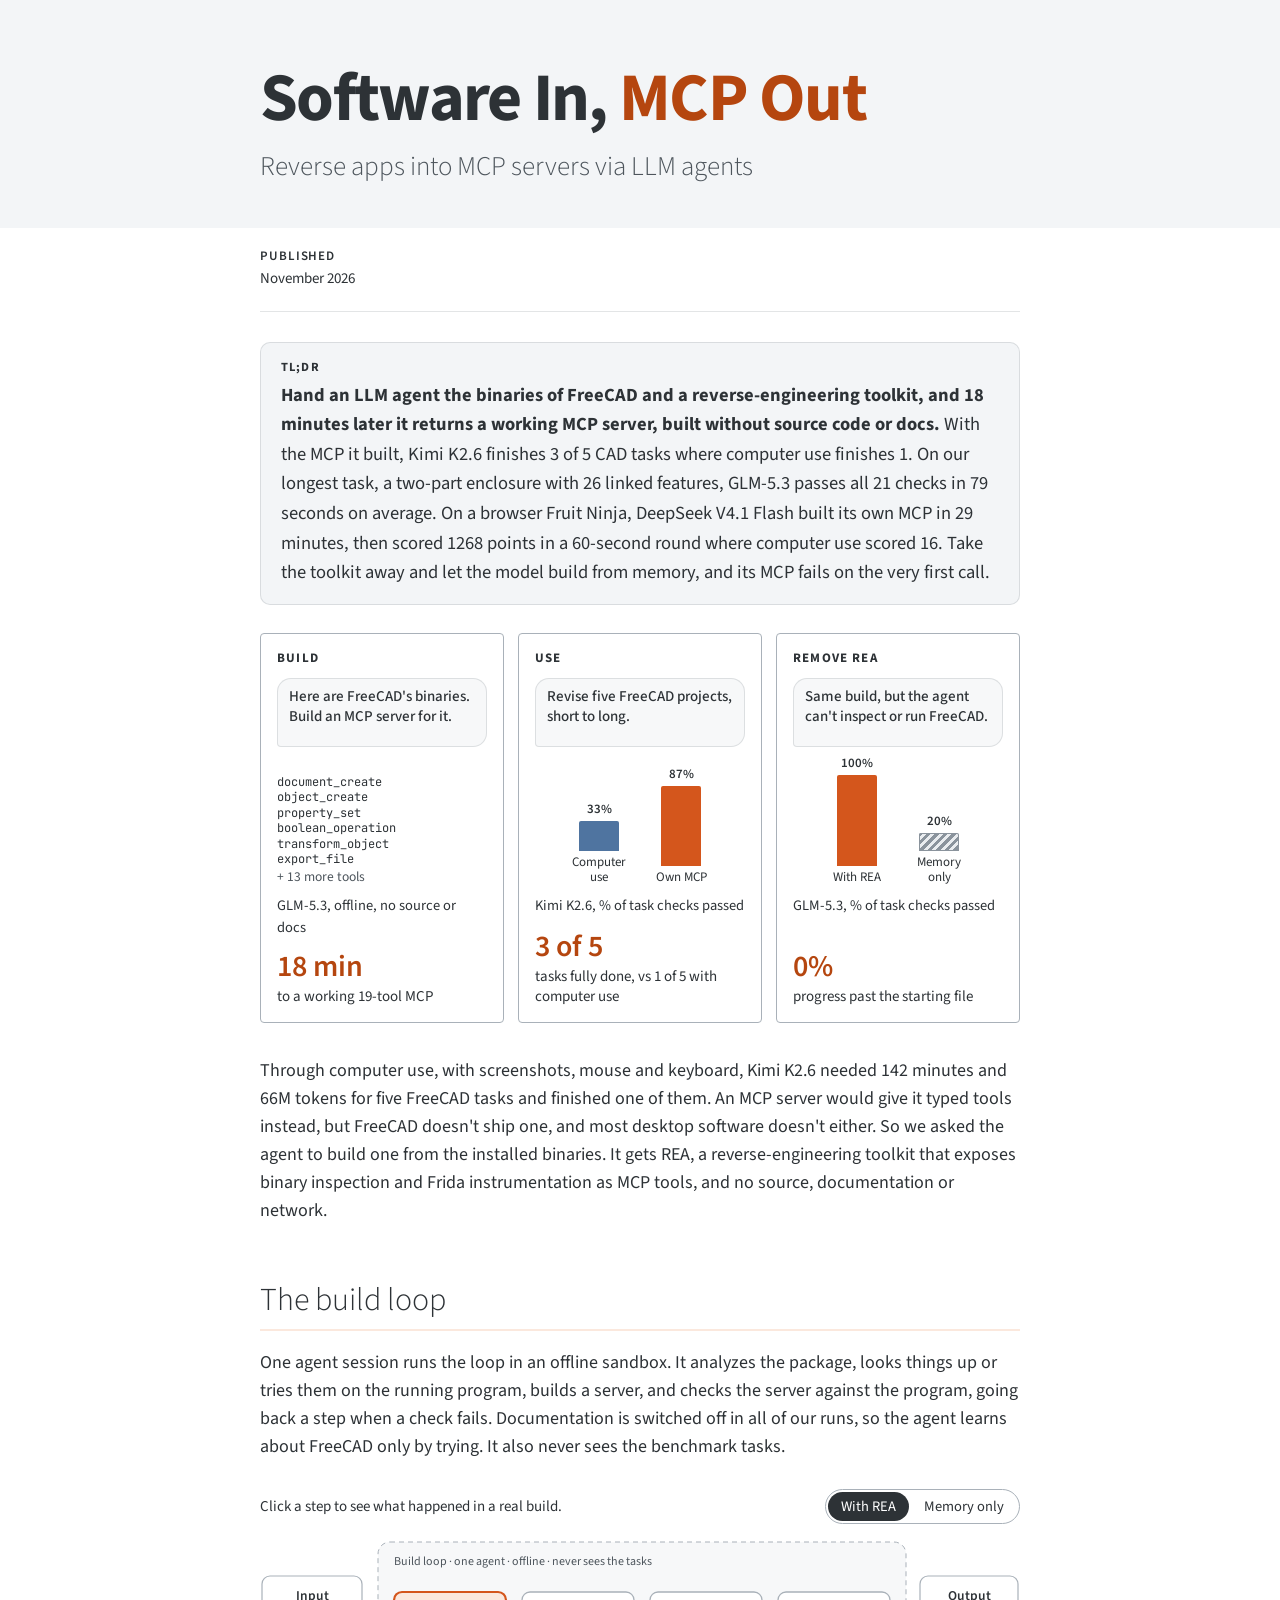
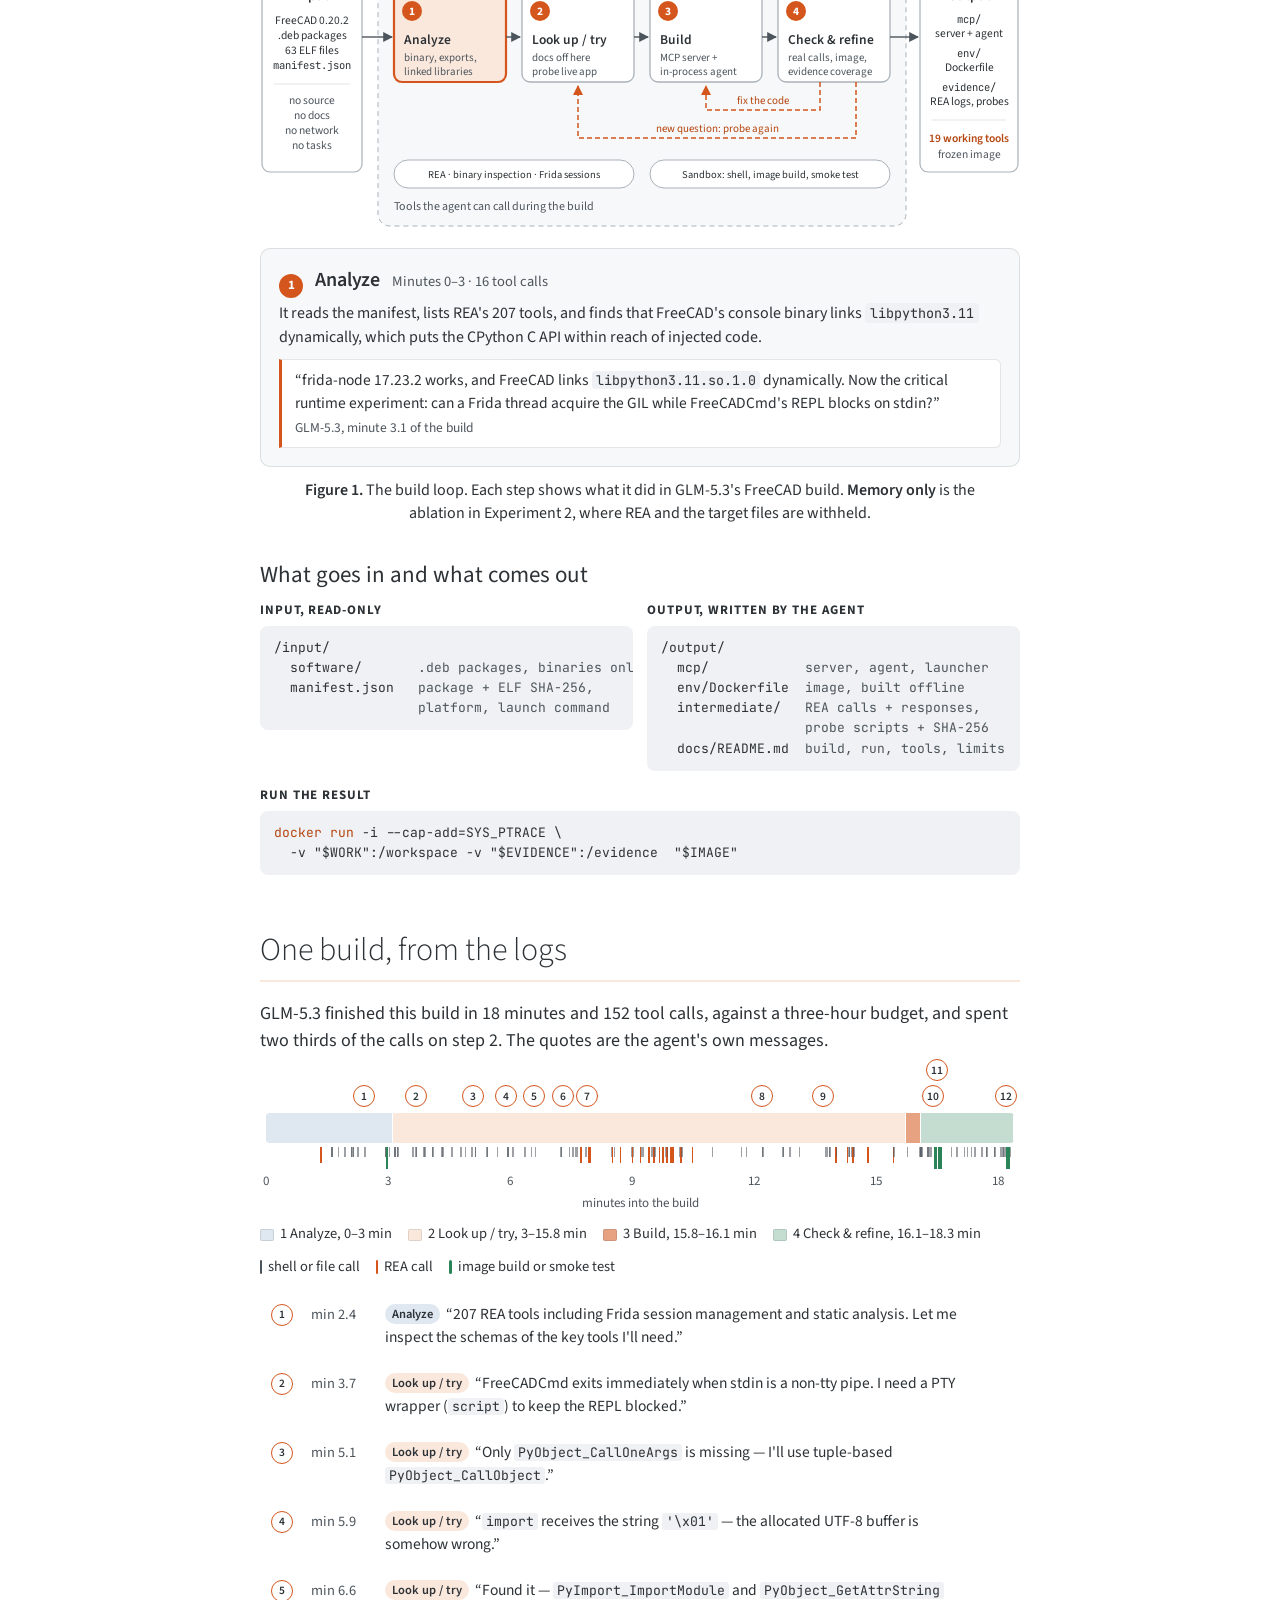
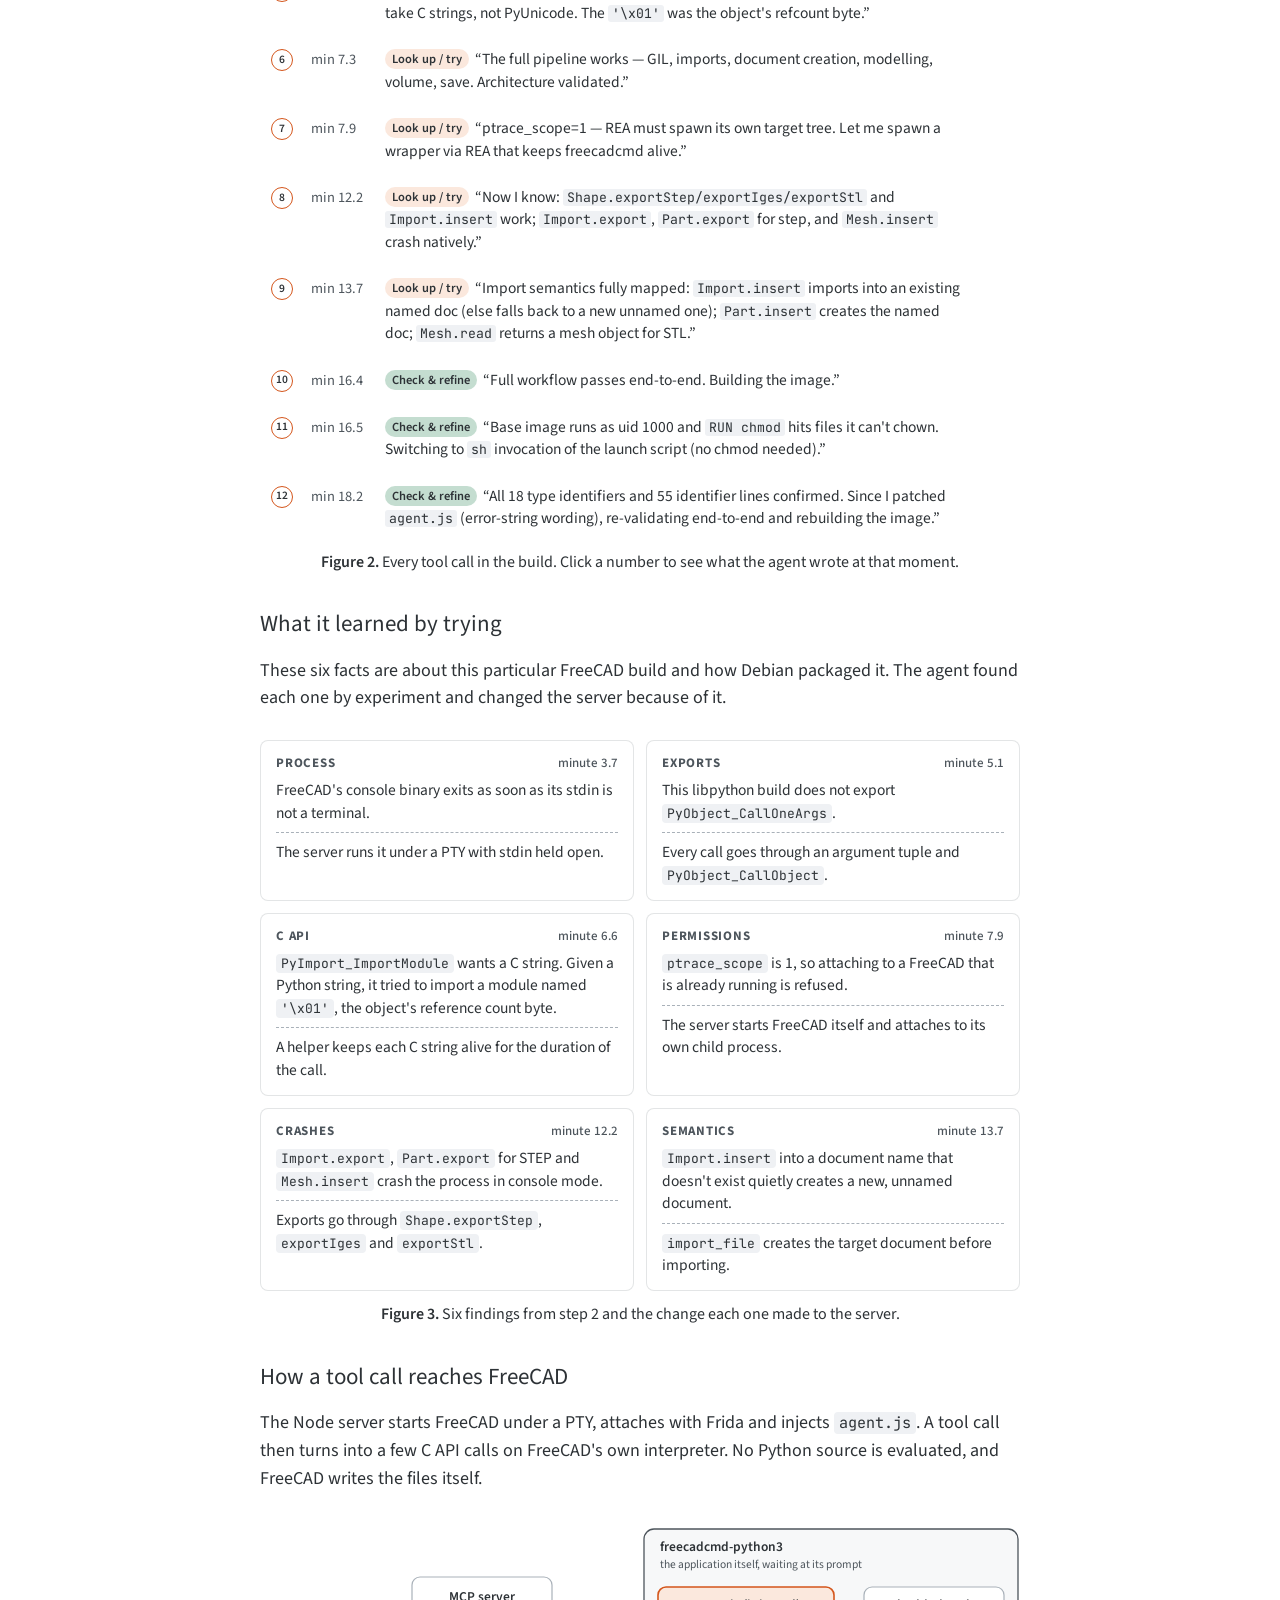
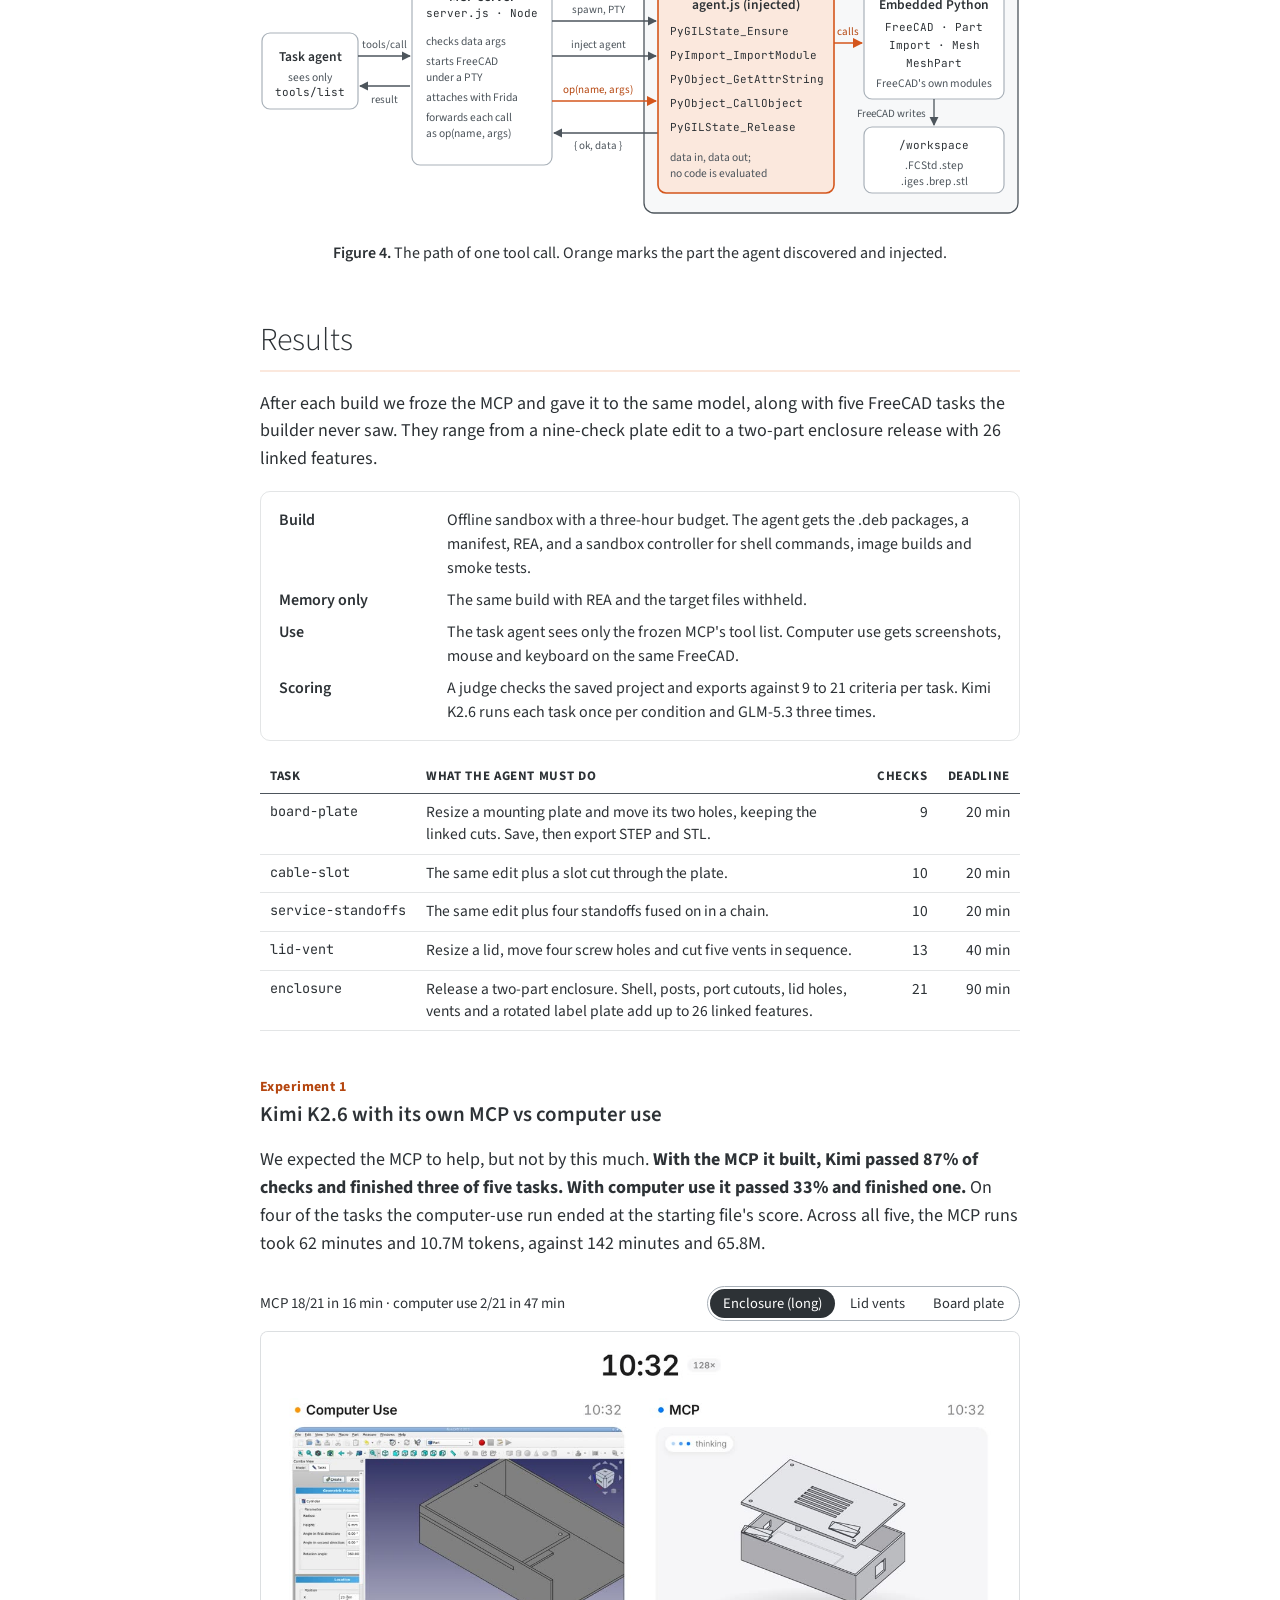
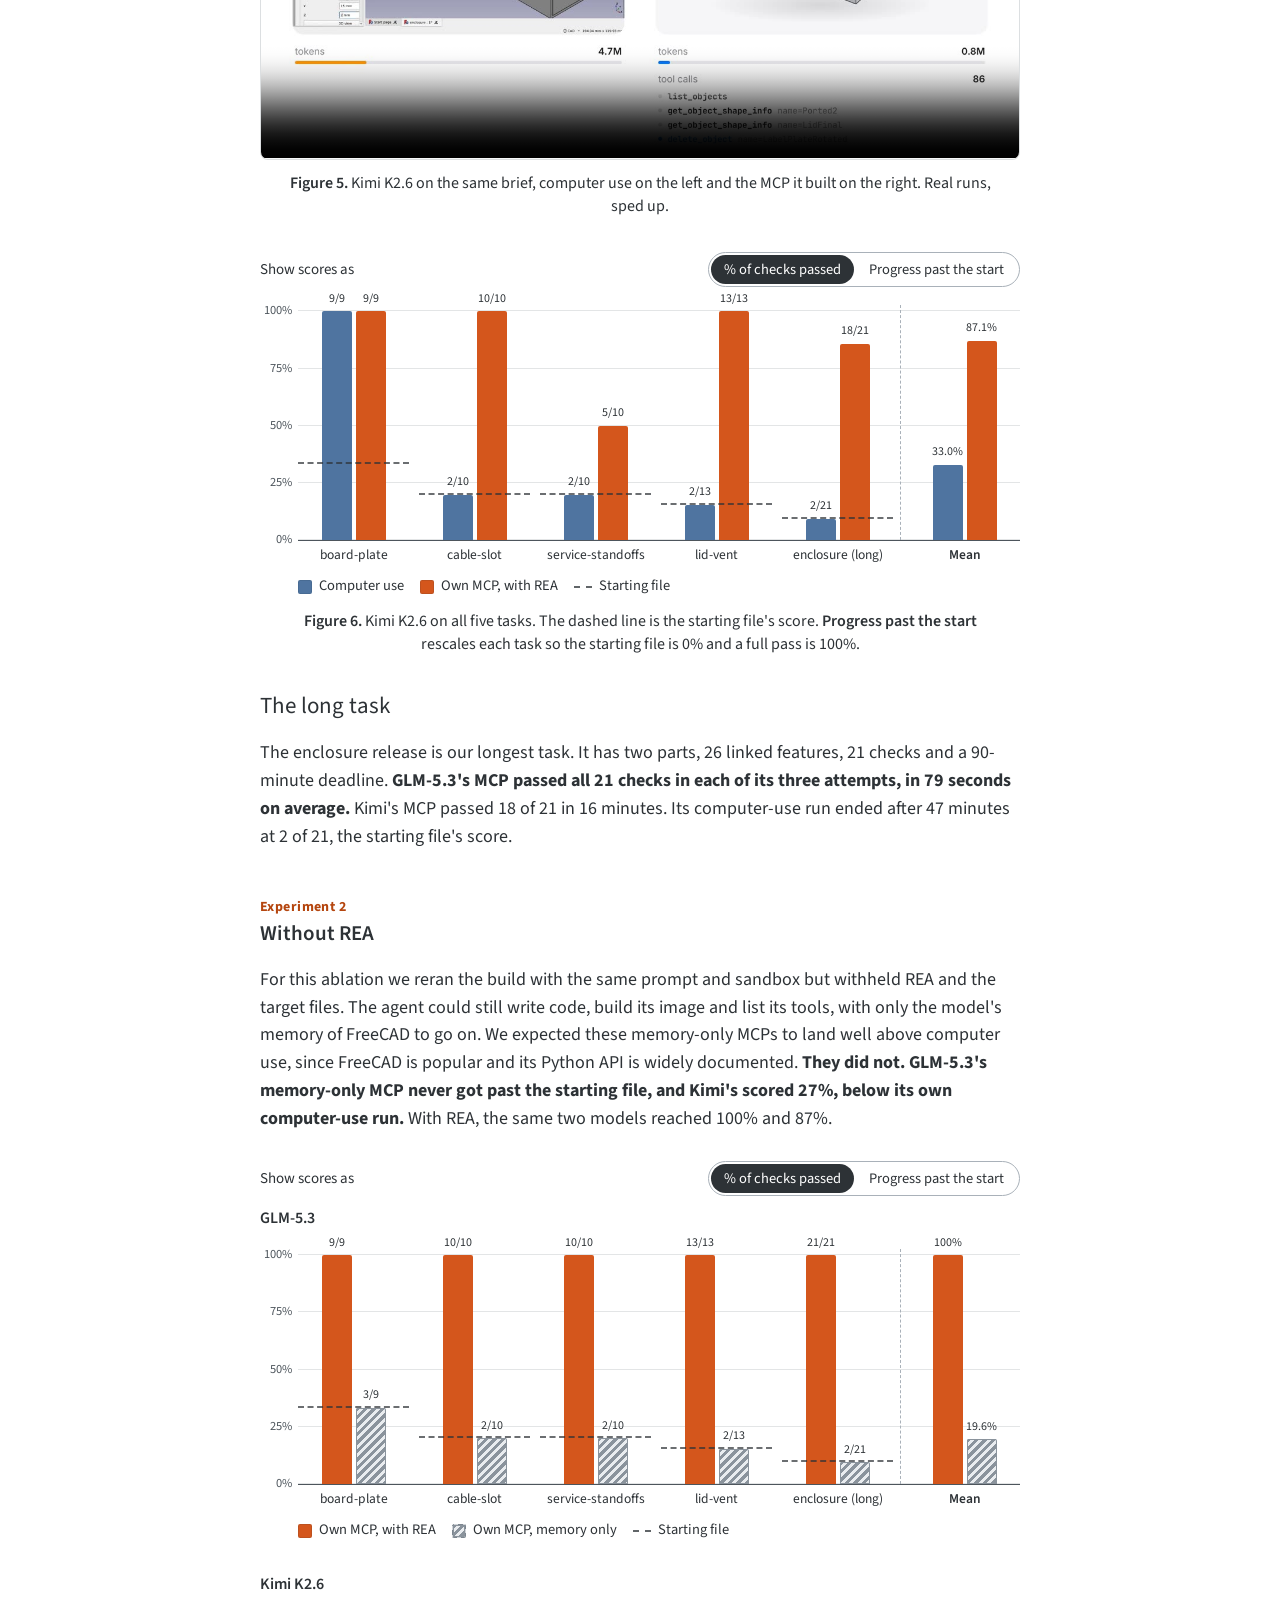
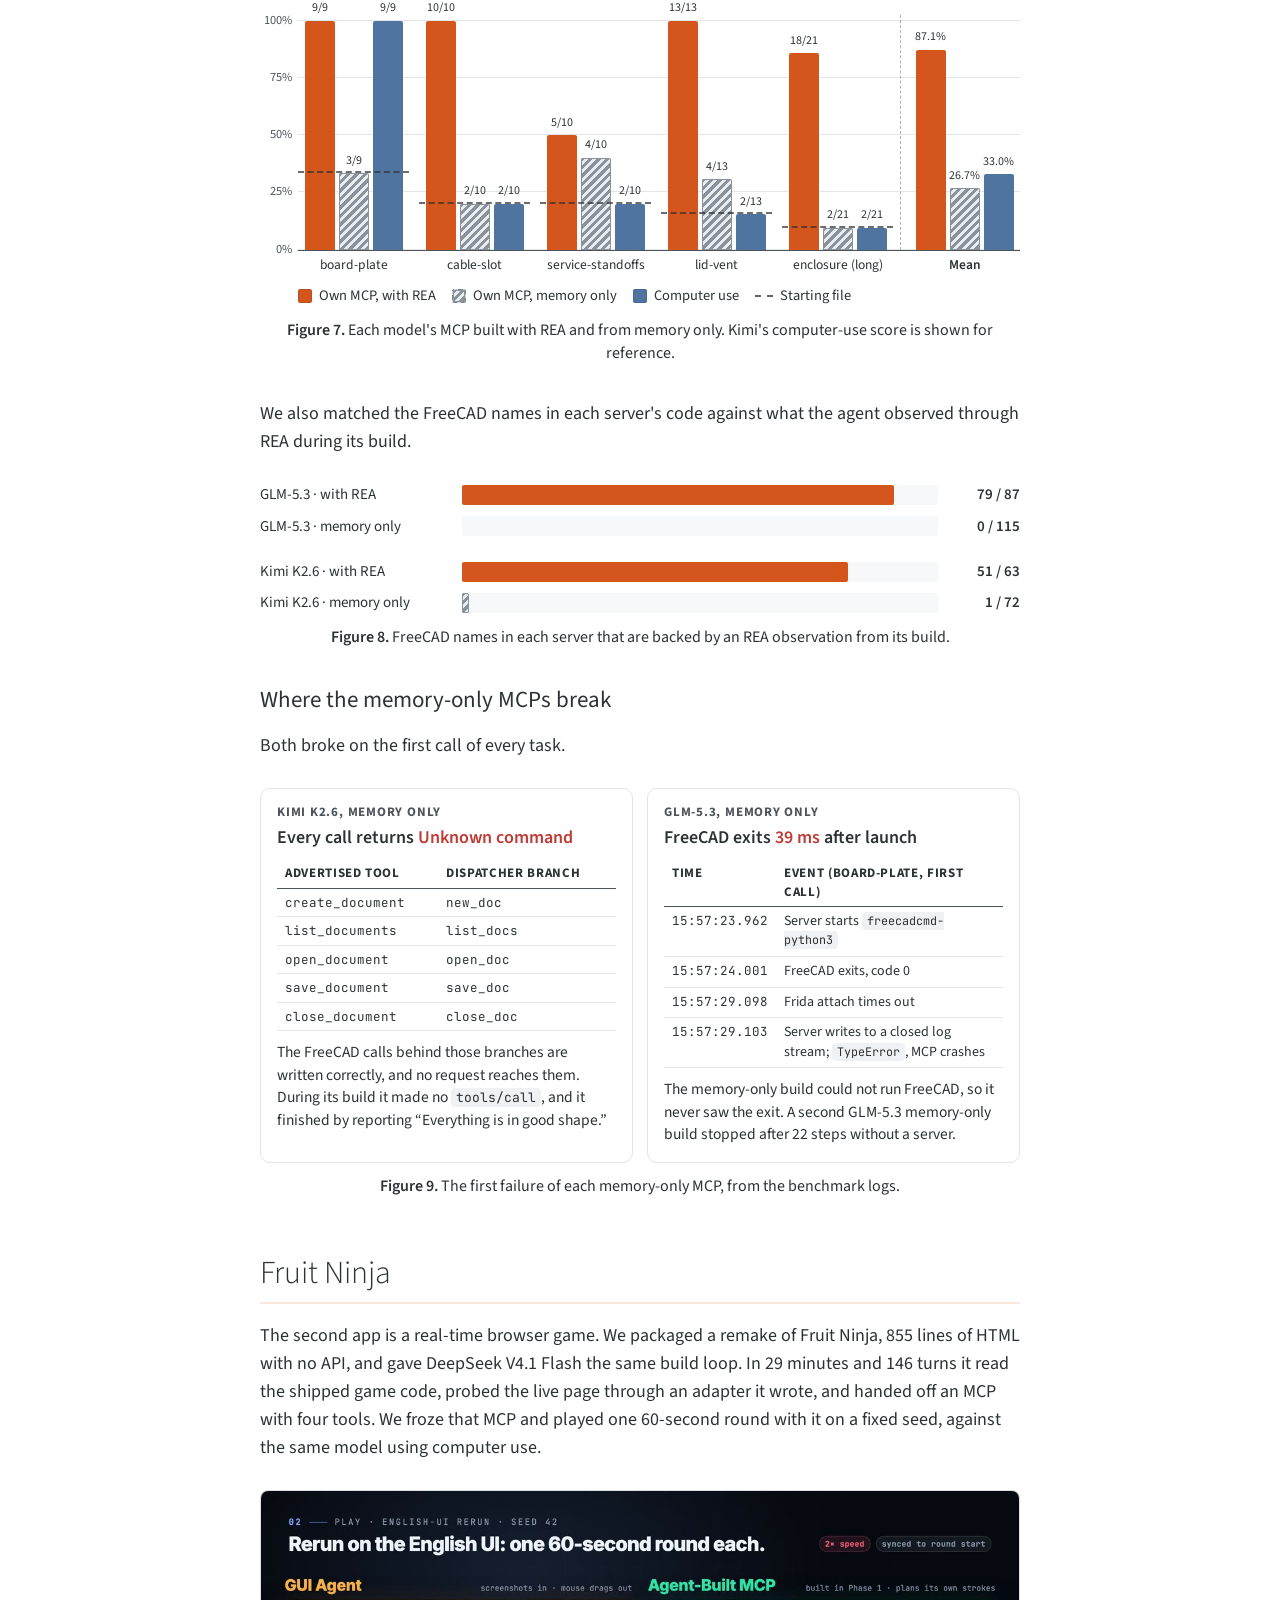
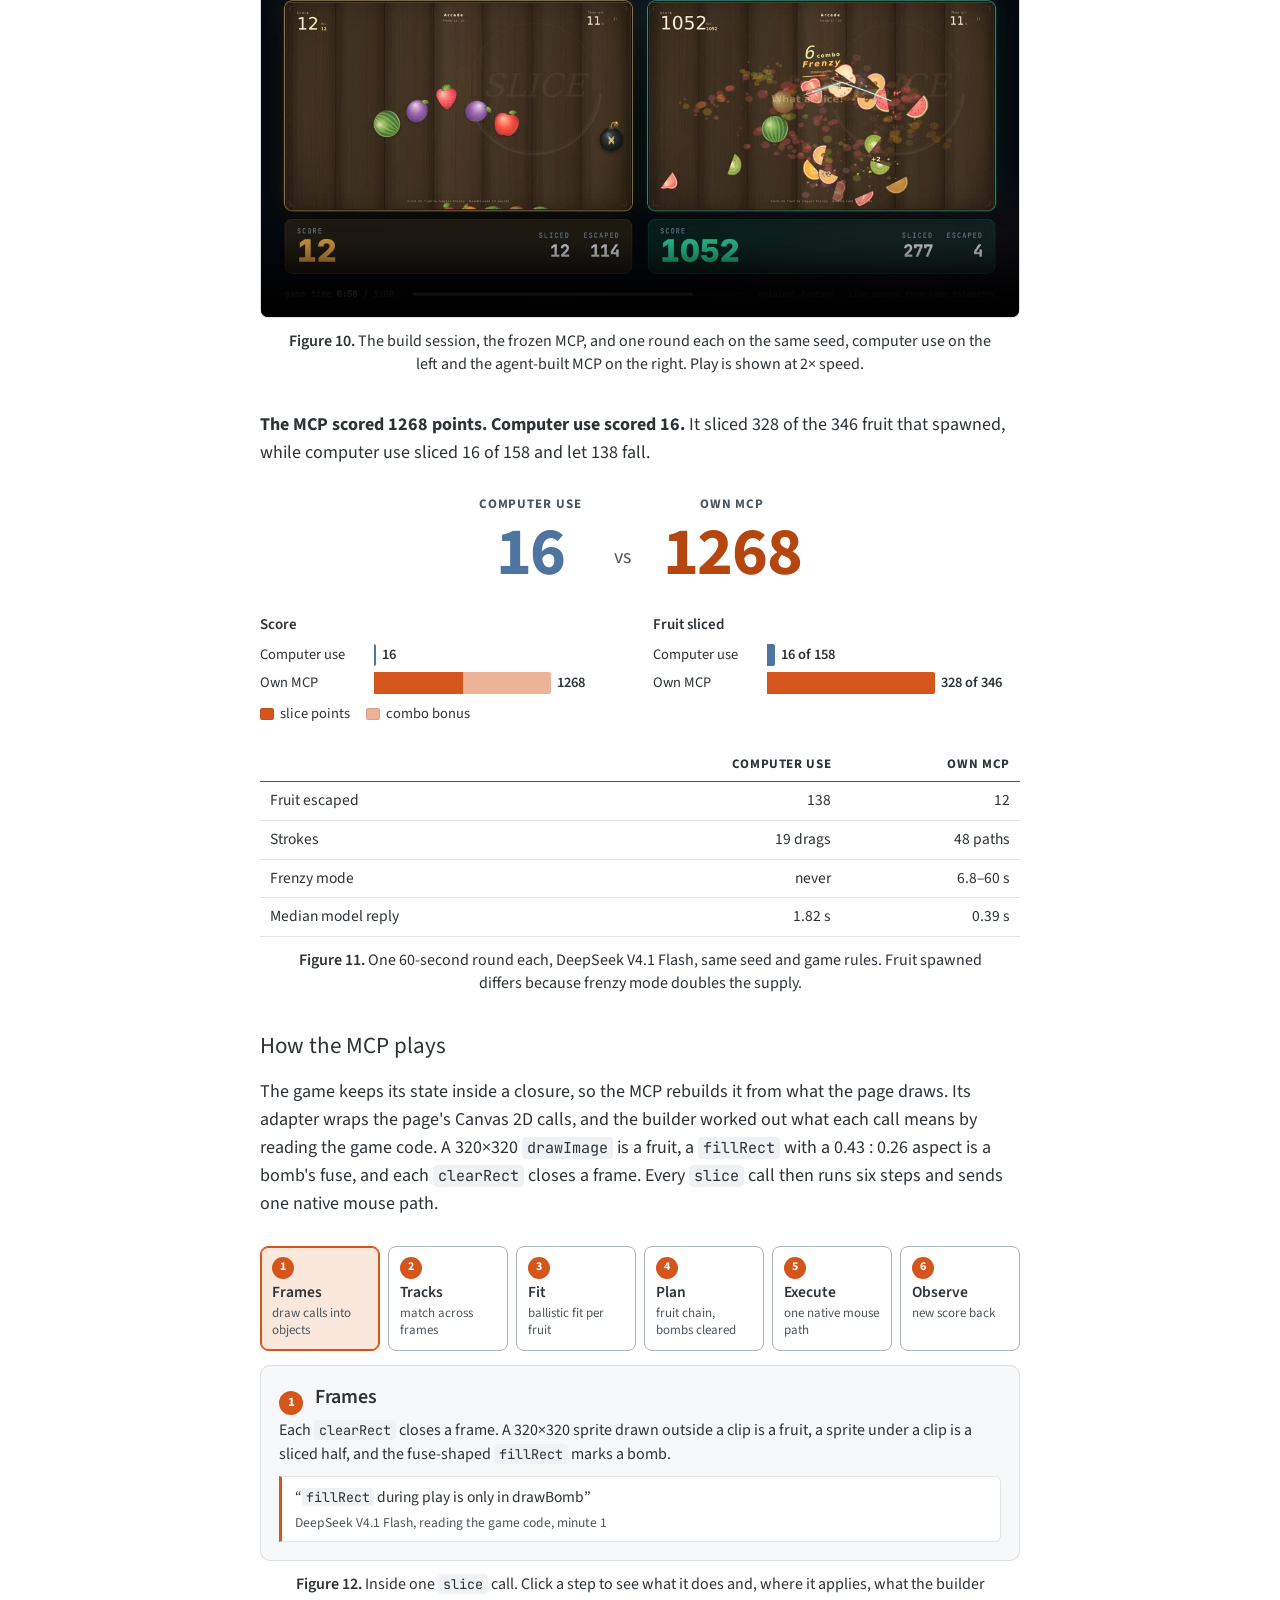
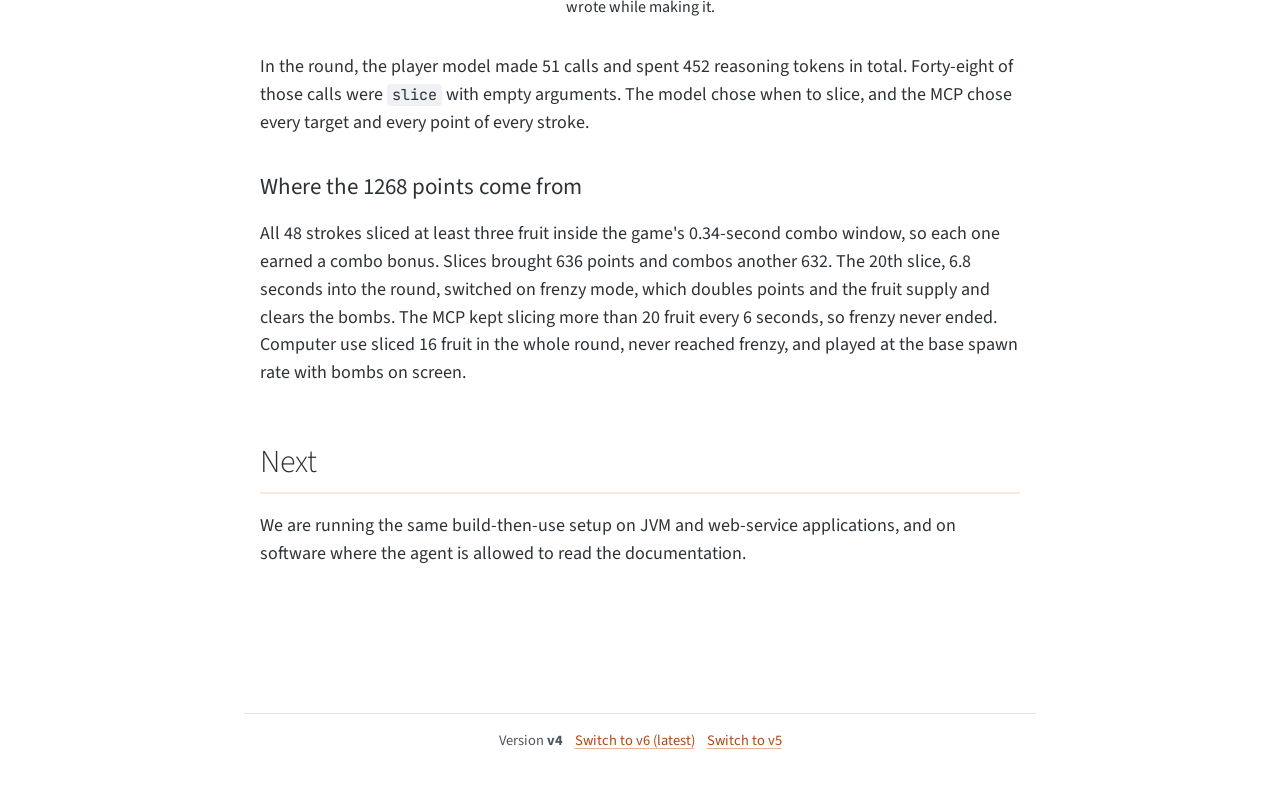
==== commit 915e4777: "Publish v6: new run videos, rewritten post, v5 archived - Replace the FreeCAD and Fruit Ninja videos" ====
--- a/v4/index.html
+++ b/v4/index.html
@@ -629,7 +629,7 @@
   <p>We are running the same build-then-use setup on JVM and web-service applications, and on software where the agent is allowed to read the documentation.</p>
 </article>
 
-<nav class="versions col" id="versions" aria-label="Versions"><span>Version <b>v4</b></span><a href="../">Switch to the latest version (v5)</a></nav>
+<nav class="versions col" id="versions" aria-label="Versions"><span>Version <b>v4</b></span><a href="../">Switch to v6 (latest)</a><a href="../v5/">Switch to v5</a></nav>
 
 <script src="js/pipeline.js"></script>
 <script src="js/timeline.js"></script>
